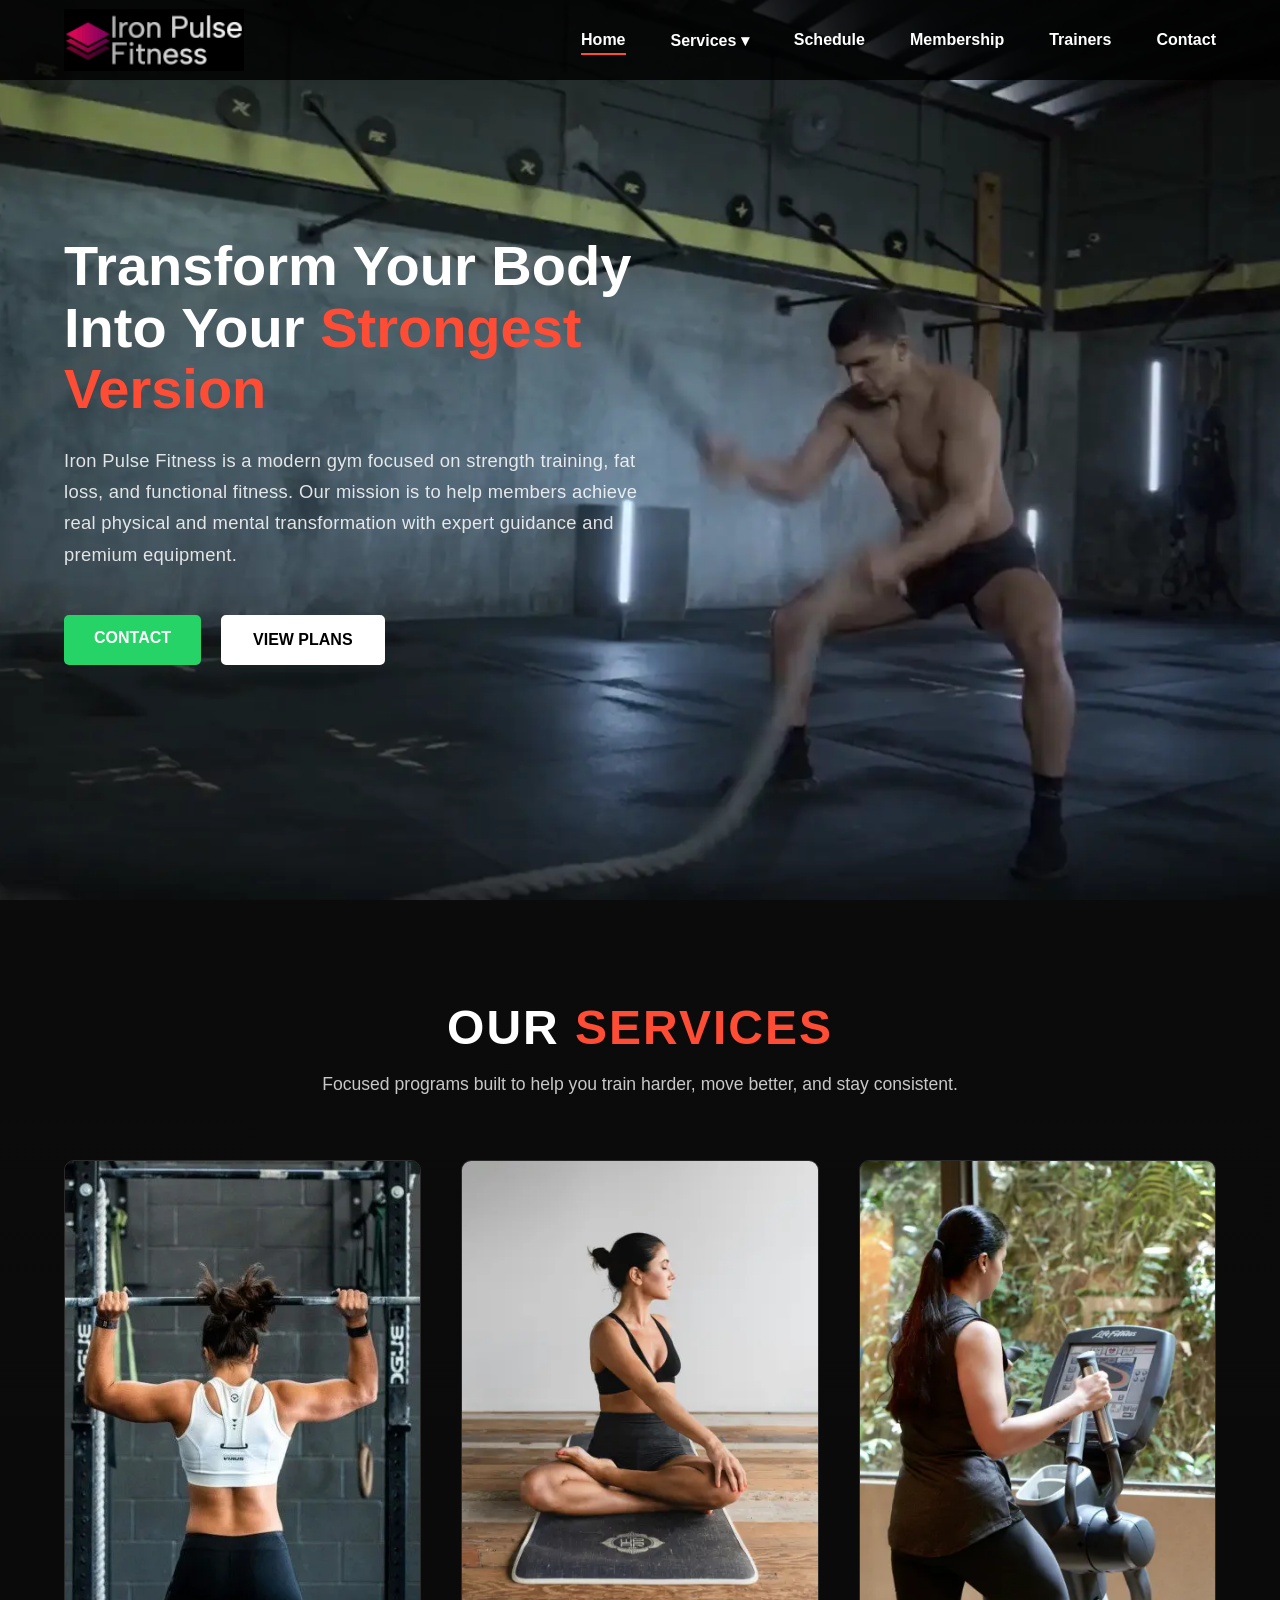
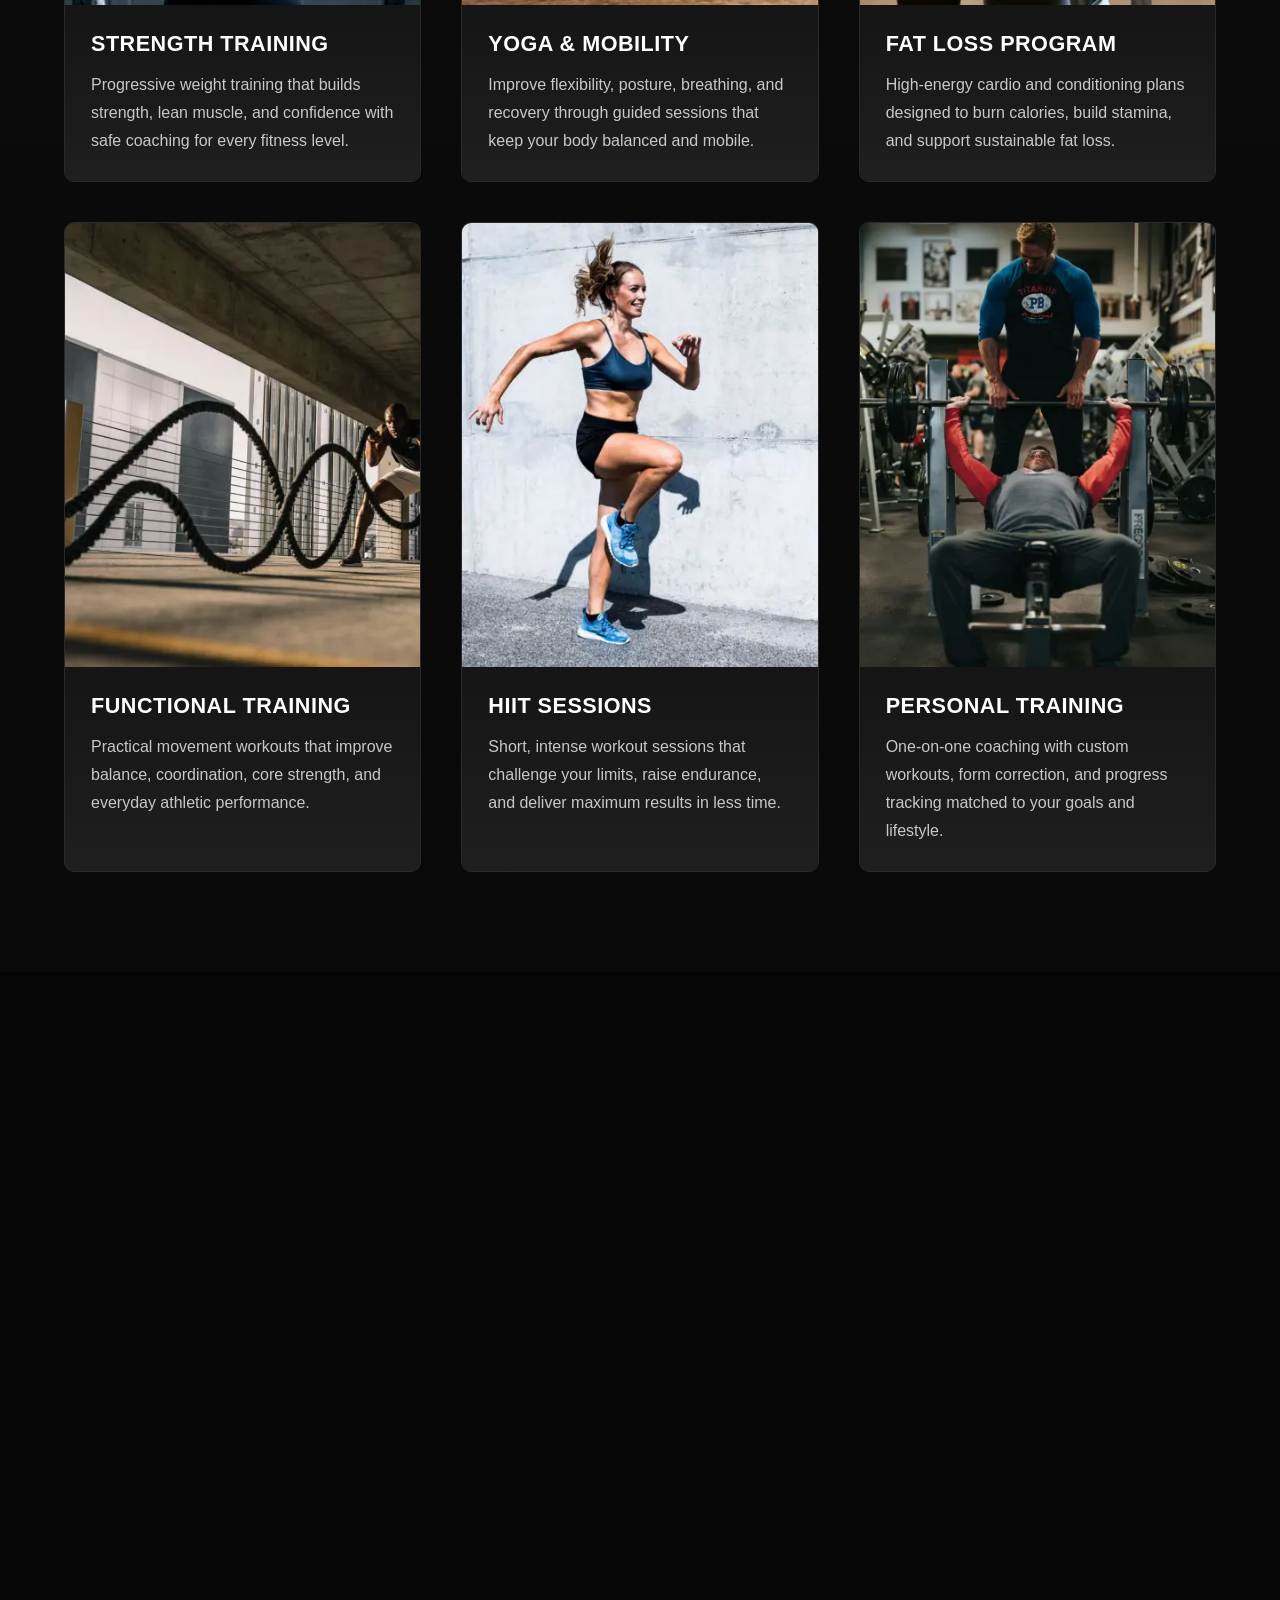
==== index.html @ c79ba2c9 "updated version of website 1" ====
<!DOCTYPE html>
<html lang="en">
<head>
    <meta charset="UTF-8">
    <meta name="viewport" content="width=device-width, initial-scale=1.0">
    <meta name="description" content="Iron Pulse Fitness - Pune's premier gym on FC Road. Specialized strength training, HIIT, yoga, and personal coaching to transform your body. Join today!">
<link rel="canonical" href="https://yourdomain.com/">
<meta name="robots" content="index, follow">

<meta property="og:type" content="website">
<!-- <meta property="og:url" content="https://yourdomain.com/"> -->
<meta property="og:title" content="Iron Pulse Fitness | Best Gym in Pune & FC Road">
<meta property="og:description" content="Transform your body at Iron Pulse Fitness. Expert trainers, premium equipment, and functional fitness in the heart of Pune.">
<meta property="og:image" content="https://yourdomain.com/assets/images/gym-hero-video-poster.webp">
<meta property="og:image:alt" content="Iron Pulse Fitness training floor and strength workout preview">

<meta name="twitter:card" content="summary_large_image">
<meta name="twitter:title" content="Iron Pulse Fitness | Strength & Transformation">
<meta name="twitter:description" content="Join Iron Pulse Fitness Pune. Strength training, Fat loss, and Yoga. View our membership plans.">
<meta name="twitter:image" content="https://yourdomain.com/assets/images/gym-hero-video-poster.webp">

<link rel="preconnect" href="https://cdnjs.cloudflare.com" crossorigin>
<link rel="dns-prefetch" href="https://cdnjs.cloudflare.com">
<link rel="preload" as="image" href="assets/images/logo/iron-pulse-fitness-logo.png" fetchpriority="high">
<link rel="preload" as="image" href="assets/images/gym-hero-video-poster.webp" fetchpriority="high">
<link rel="icon" type="image/png" href="assets/images/logo/iron-pulse-fitness-logo.png">
    <title>Iron Pulse Fitness</title>
    <link rel="stylesheet" href="assets/css/style.css">
    <link rel="stylesheet" href="https://cdnjs.cloudflare.com/ajax/libs/font-awesome/6.4.2/css/all.min.css">
</head>
<body>

    <nav class="navbar">
    <a href="#home" class="logo" aria-label="Iron Pulse Fitness home">
        <!-- logo path -->
        <img src="assets/images/logo/iron-pulse-fitness-logo.png" alt="Iron Pulse Logo" width="180" height="62" loading="eager" decoding="async" fetchpriority="high">
    </a>
    
    <!-- Mobile menu button: shown only on small screens through CSS. -->
    <button class="mobile-toggle" aria-label="Open Menu">&#9776;</button>

    <ul class="nav-links">
        <li><a href="#home" class="active">Home</a></li>
        <li class="dropdown">
            <a href="#services">Services &#9662;</a>
            <ul class="dropdown-content">
                <li><a href="#gallery">Gallery</a></li>
                <li><a href="#reviews">Reviews</a></li>
            </ul>
        </li>
        <li><a href="#schedule">Schedule</a></li>
        <li><a href="#membership">Membership</a></li>
        <li><a href="#trainers">Trainers</a></li>
        <li><a href="#contact">Contact</a></li>
    </ul>
</nav>

    <header class="hero" id="home">
        <!-- Video Layer -->
        <video autoplay muted loop playsinline preload="metadata" class="hero-video" poster="assets/images/gym-hero-video-poster.webp" aria-label="Iron Pulse Fitness training video">
            <source data-src="assets/videos/hero-video-gym-mobile.mp4" type="video/mp4" media="(max-width: 768px)">
            <source data-src="assets/videos/hero-video-gym-desktop.mp4" type="video/mp4">
        </video>

        <!-- Content Layer -->
        <div class="hero-content">
            <h1>Transform Your Body Into Your <span class="highlight">Strongest Version</span></h1>
            <p>Iron Pulse Fitness is a modern gym focused on strength training, fat loss, and functional fitness.
              Our mission is to help members achieve real physical and mental transformation with expert guidance and premium equipment.
            </p>
            <div class="hero-btns">
               <a href="https://wa.me/919876543210" class="btn whatsapp">Contact</a>
                <a href="#membership" class="btn plans">View Plans</a>
            </div>
        </div>
    </header>


    <!-- =============================================
     SERVICES SECTION
     Each card includes an image, heading, and short benefit-focused description.
     The responsive grid behavior is controlled in assets/css/style.css.
     ============================================= -->
<section class="services" id="services">
    <div class="section-title">
        <h2>Our <span class="highlight">Services</span></h2>
        <p>Focused programs built to help you train harder, move better, and stay consistent.</p>
    </div>

    <!-- Service cards: keep descriptions short so all cards stay visually balanced. -->
    <div class="services-grid">
        <!-- Card 1: Strength -->
        <div class="service-card">
            <div class="card-img">
                <img src="assets/images/services/weighting-service.webp" alt="Strength Training" width="800" height="1000" loading="lazy" decoding="async">
            </div>
            <div class="card-content">
                <h3>Strength Training</h3>
                <p>Progressive weight training that builds strength, lean muscle, and confidence with safe coaching for every fitness level.</p>
            </div>
        </div>

        <!-- Card 2: Yoga -->
        <div class="service-card">
            <div class="card-img">
                <img src="assets/images/services/yoga-service.webp" alt="Yoga & Mobility" width="800" height="1000" loading="lazy" decoding="async">
            </div>
            <div class="card-content">
                <h3>Yoga & Mobility</h3>
                <p>Improve flexibility, posture, breathing, and recovery through guided sessions that keep your body balanced and mobile.</p>
            </div>
        </div>

        <!-- Card 3: Cardio -->
        <div class="service-card">
            <div class="card-img">
                <img src="assets/images/services/cardio-service.webp" alt="Fat Loss" width="800" height="1000" loading="lazy" decoding="async">
            </div>
            <div class="card-content">
                <h3>Fat Loss Program</h3>
                <p>High-energy cardio and conditioning plans designed to burn calories, build stamina, and support sustainable fat loss.</p>
            </div>
        </div>

        <!-- Card 4: Functional -->
        <div class="service-card">
            <div class="card-img">
                <img src="assets/images/services/functional-training-service.webp" alt="Functional Training" width="800" height="1000" loading="lazy" decoding="async">
            </div>
            <div class="card-content">
                <h3>Functional Training</h3>
                <p>Practical movement workouts that improve balance, coordination, core strength, and everyday athletic performance.</p>
            </div>
        </div>

        <!-- Card 5: HIIT -->
        <div class="service-card">
            <div class="card-img">
                <img src="assets/images/services/hiit-service.webp" alt="HIIT Sessions" width="800" height="1000" loading="lazy" decoding="async">
            </div>
            <div class="card-content">
                <h3>HIIT Sessions</h3>
                <p>Short, intense workout sessions that challenge your limits, raise endurance, and deliver maximum results in less time.</p>
            </div>
        </div>

        <!-- Card 6: Personal Training -->
        <div class="service-card">
            <div class="card-img">
                <img src="assets/images/services/training-service.webp" alt="Personal Training" width="800" height="1000" loading="lazy" decoding="async">
            </div>
            <div class="card-content">
                <h3>Personal Training</h3>
                <p>One-on-one coaching with custom workouts, form correction, and progress tracking matched to your goals and lifestyle.</p>
            </div>
        </div>
    </div>
</section>


<!-- =============================================
     SCHEDULE SECTION
     - Displays general timings and specific batches
     ============================================= -->
<section class="schedule" id="schedule">
    <div class="section-title">
        <h2>Gym <span class="highlight">Schedule</span></h2>
        <p>Find the perfect time to crush your goals.</p>
    </div>

    <div class="schedule-container">
        <!-- Main Gym Hours -->
        <div class="main-timings">
            <div class="timing-box">
                <i class="fas fa-sun"></i>
                <h3>Morning Batch</h3>
                <p>5:00 AM – 11:00 AM</p>
            </div>
            <div class="timing-box">
                <i class="fas fa-moon"></i>
                <h3>Evening Batch</h3>
                <p>4:00 PM – 11:00 PM</p>
            </div>
        </div>

        <!-- Specific Batches Table -->
        <div class="batch-grid">
            <div class="batch-card">
                <div class="batch-header">Men's Training</div>
                <p>Open during all standard hours</p>
            </div>
            <div class="batch-card highlight-card">
                <div class="batch-header">Women’s Batch</div>
                <p>10:00 AM – 1:00 PM</p>
            </div>
            <div class="batch-card">
                <div class="batch-header">Personal Training</div>
                <p>Flexible Timing (By Appointment)</p>
            </div>
        </div>
    </div>
</section>


<!-- =============================================
     MEMBERSHIP SECTION
     Join buttons use the same WhatsApp number as the hero Contact button.
     Features are simple list items for clear one-by-one reading.
     ============================================= -->
<section class="membership" id="membership">
    <div class="section-title">
        <h2>Choose Your <span class="highlight">Plan</span></h2>
        <p>Flexible pricing designed to fit your fitness journey.</p>
    </div>

    <div class="membership-grid">
        <!-- 1 Month -->
        <div class="plan-card">
            <div class="plan-header">
                <h3>Monthly Plan</h3>
                <div class="price">₹1,500<span>/mo</span></div>
            </div>
            <ul class="plan-features">
                <li>Full gym access</li>
                <li>Cardio + weight access</li>
                <li>Basic trainer support</li>
                <li>Locker facility</li>
            </ul>
            <a href="https://wa.me/919876543210" class="join-btn">Join Now</a>
        </div>

        <!-- 3 Month -->
        <div class="plan-card">
            <div class="plan-header">
                <h3>3-Month Plan</h3>
                <div class="price">₹4,000</div>
            </div>
            <ul class="plan-features">
                <li>1 free diet consultation</li>
                <li>Workout routine guidance</li>
                <li>Group class access</li>
                <li>Progress tracking</li>
            </ul>
            <a href="https://wa.me/919876543210" class="join-btn">Join Now</a>
        </div>

        <!-- 6 Month -->
        <div class="plan-card">
            <div class="plan-header">
                <h3>6-Month Plan</h3>
                <div class="price">₹7,500</div>
            </div>
            <ul class="plan-features">
                <li>Advanced trainer support</li>
                <li>2 diet consultations</li>
                <li>10% off personal training</li>
                <li>Free gym bottle</li>
                <li>Membership freeze (7 days)</li>
            </ul>
            <a href="https://wa.me/919876543210" class="join-btn">Join Now</a>
        </div>

        <!-- 12 Month / Best Value -->
        <div class="plan-card best-value">
            <div class="badge">Most Popular</div>
            <div class="plan-header">
                <h3>Annual Plan</h3>
                <div class="price">&#8377;12,000<span>/year</span></div>
            </div>
            <ul class="plan-features">
                <li>Personalized workout plans</li>
                <li>Monthly diet consultations</li>
                <li>Unlimited group classes</li>
                <li>20% off personal training</li>
                <li>Free T-shirt + Bottle</li>
                <li>Freeze up to 30 days</li>
            </ul>
            <a href="https://wa.me/919876543210" class="join-btn highlight-btn">Join Now</a>
        </div>
    </div>
</section>

<!-- =============================================
     TRAINERS SECTION
     ============================================= -->
<section class="trainers" id="trainers">
    <div class="section-title">
        <h2>Meet Our <span class="highlight">Expert Trainers</span></h2>
        <p>Certified professionals dedicated to your transformation.</p>
    </div>

    <div class="trainers-grid">
        <!-- Trainer 1 -->
        <div class="trainer-card">
            <div class="trainer-img">
                <img src="assets/images/trainers/male-trainer-1.webp" alt="Fitness Trainer Vikram Singh" width="1000" height="1100" loading="lazy" decoding="async">
            </div>
            <div class="trainer-info">
                <h3>Vikram Singh</h3>
                <p class="specialty">Senior Strength Coach</p>
                <p class="description">5+ years of experience helping clients achieve peak flexibility and mental clarity.</p>
                <div class="trainer-socials">
                    <a href="https://www.instagram.com/ironpulsefitness/" target="_blank" rel="noopener" aria-label="Visit Iron Pulse Fitness on Instagram"><i class="fa-brands fa-instagram"></i></a>
                    <a href="https://wa.me/919876543210" target="_blank" rel="noopener" aria-label="Contact Iron Pulse Fitness on WhatsApp"><i class="fa-brands fa-whatsapp"></i></a>
                </div>
            </div>
        </div>
  <!-- Trainer 2 -->
        <div class="trainer-card">
            <div class="trainer-img">
                <img src="assets/images/trainers/female-trainer.webp" alt="Fitness Trainer Anjali Sharma" width="1000" height="1100" loading="lazy" decoding="async">
            </div>
            <div class="trainer-info">
                <h3>Anjali Sharma</h3>
                <p class="specialty">Yoga & Mobility Expert</p>
                <p class="description">Specializing in heavy lifting and high-intensity bodybuilding for maximum gains.</p>
                <div class="trainer-socials">
                    <a href="https://www.instagram.com/ironpulsefitness/" target="_blank" rel="noopener" aria-label="Visit Iron Pulse Fitness on Instagram"><i class="fa-brands fa-instagram"></i></a>
                    <a href="https://wa.me/919876543210" target="_blank" rel="noopener" aria-label="Contact Iron Pulse Fitness on WhatsApp"><i class="fa-brands fa-whatsapp"></i></a>
                </div>
            </div>
        </div>
        <!-- Trainer 3 -->
        <div class="trainer-card">
            <div class="trainer-img">
                <img src="assets/images/trainers/male-trainer-2.webp" alt="Fitness Trainer Karan Verma" width="1000" height="1100" loading="lazy" decoding="async">
            </div>
            <div class="trainer-info">
                <h3>Karan Verma</h3>
                <p class="specialty">HIIT Specialist</p>
                <p class="description">Focuses on functional fitness and fat loss for busy professionals and athletes.</p>
                <div class="trainer-socials">
                    <a href="https://www.instagram.com/ironpulsefitness/" target="_blank" rel="noopener" aria-label="Visit Iron Pulse Fitness on Instagram"><i class="fa-brands fa-instagram"></i></a>
                    <a href="https://wa.me/919876543210" target="_blank" rel="noopener" aria-label="Contact Iron Pulse Fitness on WhatsApp"><i class="fa-brands fa-whatsapp"></i></a>
                </div>
            </div>
        </div>
    </div>
</section>


<!-- =============================================
     GALLERY SECTION (Carousel)
     ============================================= -->
<section class="gallery" id="gallery">
    <div class="section-title">
        <h2>Our <span class="highlight">Gym Gallery</span></h2>
        <p>A glimpse into the environment where champions are made.</p>
    </div>

    <div class="gallery-slider">
        <!-- Navigation Buttons -->
        <button class="nav-btn prev" onclick="moveSlide(-1)">&#10094;</button>
        <button class="nav-btn next" onclick="moveSlide(1)">&#10095;</button>

        <div class="slider-container">
            <!-- Image 1 -->
            <div class="slide fade">
                <img src="assets/images/gallary/gym-gallary-1.webp" alt="Gym Interior" width="1000" height="500" loading="lazy" decoding="async">
            </div>
            <!-- Image 2 -->
            <div class="slide fade">
                <img src="assets/images/gallary/gym-gallary-2.webp" alt="Weights Area" width="1000" height="500" loading="lazy" decoding="async">
            </div>
            <!-- Image 3 -->
            <div class="slide fade">
                <img src="assets/images/gallary/gym-gallary-3.webp" alt="Cardio Zone" width="1000" height="500" loading="lazy" decoding="async">
            </div>
            <!-- Image 4 -->
            <div class="slide fade">
                <img src="assets/images/gallary/gym-gallary-4.webp" alt="Training Session" width="1000" height="500" loading="lazy" decoding="async">
            </div>
        </div>
    </div>
</section>

<!-- =============================================
     SECTION 6: TESTIMONIALS (Initials Version)
     ============================================= -->
<section class="testimonials" id="reviews">
    <div class="section-title">
        <h2>Member <span class="highlight">Success Stories</span></h2>
        <p>Real results from our dedicated community members.</p>
    </div>

    <div class="testimonial-grid">
        <!-- Review 1 -->
        <div class="testimonial-card">
            <div class="stars">
                <i class="fa-solid fa-star"></i>
                <i class="fa-solid fa-star"></i>
                <i class="fa-solid fa-star"></i>
                <i class="fa-solid fa-star"></i>
                <i class="fa-solid fa-star"></i>
            </div>
            <p class="review-text">"The transformation I've seen in just 3 months is incredible. The trainers here actually care about your form and progress. Best decision I've made for my health!"</p>
            <div class="client-info">
                <!-- Initials instead of Image -->
                <div class="initials-circle">RV</div>
                <div class="client-detail">
                    <h4>Rahul Verma</h4>
                    <span>Member for 6 Months</span>
                </div>
            </div>
        </div>

        <!-- Review 2 -->
        <div class="testimonial-card">
            <div class="stars">
                <i class="fa-solid fa-star"></i>
                <i class="fa-solid fa-star"></i>
                <i class="fa-solid fa-star"></i>
                <i class="fa-solid fa-star"></i>
                <i class="fa-solid fa-star"></i>
            </div>
            <p class="review-text">"As a beginner, I was nervous, but the atmosphere here is so welcoming. The equipment is top-notch and the facilities are always clean. Highly recommend the 3-month plan!"</p>
            <div class="client-info">
                <div class="initials-circle">PD</div>
                <div class="client-detail">
                    <h4>Priya Das</h4>
                    <span>Member for 1 Year</span>
                </div>
            </div>
        </div>

        <!-- Review 3 -->
        <div class="testimonial-card">
            <div class="stars">
                <i class="fa-solid fa-star"></i>
                <i class="fa-solid fa-star"></i>
                <i class="fa-solid fa-star"></i>
                <i class="fa-solid fa-star"></i>
                <i class="fa-solid fa-star"></i>
            </div>
            <p class="review-text">"The HIIT sessions are intense and effective. I've lost 10kg and feel stronger than ever. The community vibe here keeps me motivated every single day."</p>
            <div class="client-info">
                <div class="initials-circle">SK</div>
                <div class="client-detail">
                    <h4>Sneha Kapoor</h4>
                    <span>Member for 3 Months</span>
                </div>
            </div>
        </div>
    </div>
</section>

<section class="contact-section" id="contact">
    <div class="contact-container">
        <!-- Left Side: Information -->
        <div class="contact-info">
            <h2 class="business-name">Iron Pulse <span class="highlight">Fitness</span></h2>
            <p class="tagline">Build Strength. Build Discipline.</p>

            <div class="info-list">
                <div class="info-item">
                    <i class="fa-solid fa-location-dot"></i>
                    <p>2nd Floor, Sai Complex, FC Road, Pune, Maharashtra, India</p>
                </div>

                <div class="info-item">
                    <i class="fa-solid fa-phone"></i>
                    <a href="tel:+919876543210">+91 98765 43210</a>
                </div>

                <div class="info-item">
                    <i class="fa-brands fa-whatsapp"></i>
                    <a href="https://wa.me/919876543210" target="_blank">+91 98765 43210 (WhatsApp)</a>
                </div>

                <div class="info-item">
                    <i class="fa-solid fa-envelope"></i>
                    <a href="mailto:ironpulsefitness@gmail.com">ironpulsefitness@gmail.com</a>
                </div>

                <div class="info-item">
                    <i class="fa-solid fa-clock"></i>
                    <div class="hours">
                        <p>Mon–Sat: 5:00 AM – 11:00 PM</p>
                        <p>Sun: 7:00 AM – 2:00 PM</p>
                    </div>
                </div>
            </div>

            <div class="contact-socials">
                <a href="https://instagram.com/ironpulsefitness" target="_blank"><i class="fa-brands fa-instagram"></i></a>
                <a href="#" target="_blank"><i class="fa-brands fa-facebook"></i></a>
            </div>
        </div>

        <!-- Right Side: Google Map with Interaction Fix -->
        <div class="contact-map">
            <iframe 
                src="https://www.google.com/maps/embed?pb=!1m18!1m12!1m3!1d48800176.625528!2d-123.66870830000002!3d41.709158500000015!2m3!1f0!2f0!3f0!3m2!1i1024!2i768!4f13.1!3m3!1m2!1s0x880e39ade05d8a67%3A0xfb33846ef3ed9f10!2sUSA%20Gym%20INC!5e0!3m2!1sen!2sin!4v1778748232789!5m2!1sen!2sin" 
                style="border:0;" 
                allowfullscreen="" 
                loading="lazy" 
                referrerpolicy="no-referrer-when-downgrade">
            </iframe>
        </div>
    </div>
</section>

<!-- =============================================
     FOOTER SECTION
     ============================================= -->
<footer class="main-footer">
    <div class="footer-container">
        <!-- Column 1: Brand & Contact -->
        <div class="footer-col">
            <a href="#home" class="footer-logo-link" aria-label="Iron Pulse Fitness home">
                <img src="assets/images/logo/iron-pulse-fitness-logo.png" alt="Iron Pulse Fitness Logo" class="footer-logo-img" width="180" height="62" loading="lazy" decoding="async">
            </a>
            <p class="footer-tagline">Build Strength. Build Discipline.</p>
            <div class="footer-contact-info">
                <p><i class="fa-solid fa-location-dot"></i> FC Road, Pune, MH</p>
                <p><i class="fa-solid fa-phone"></i> +91 98765 43210</p>
            </div>
        </div>

        <!-- Column 2: Main Navigation -->
        <div class="footer-col">
            <h3>Quick Links</h3>
            <ul>
                <li><a href="#home">Home</a></li>
                <li><a href="#services">Services</a></li>
                <li><a href="#schedule">Schedule</a></li>
                <li><a href="#membership">Membership</a></li>
                <li><a href="#trainers">Trainers</a></li>
                <li><a href="#gallery">Gallery</a></li>
                <li><a href="#reviews">Reviews</a></li>
                <li><a href="#contact">Contact</a></li>
            </ul>
        </div>

        <!-- Column 3: Legal -->
        <div class="footer-col">
            <h3>Legal</h3>
            <ul>
                <li><a href="legal.html#privacy">Privacy Policy</a></li>
                <li><a href="legal.html#terms">Terms of Service</a></li>
                <li><a href="legal.html#cookies">Cookie Policy</a></li>
            </ul>
        </div>

        <!-- Column 4: Socials & Back to Top -->
        <div class="footer-col">
            <h3>Follow Us</h3>
            <div class="footer-socials">
                <a href="https://instagram.com/ironpulsefitness" target="_blank"><i class="fa-brands fa-instagram"></i></a>
                <a href="#"><i class="fa-brands fa-facebook"></i></a>
                <a href="#"><i class="fa-brands fa-x-twitter"></i></a>
            </div>
            <a href="#home" class="back-to-top">
                <i class="fa-solid fa-arrow-up"></i> Top
            </a>
        </div>
    </div>

    <!-- Bottom Copyright Bar -->
    <div class="footer-bottom">
        <p>&copy; 2026 Iron Pulse Fitness. All Rights Reserved.</p>
        <p>Made by <a href="https://freelance.crexa" target="_blank">freelance.crexa</a></p>
    </div>
</footer>

    <script src="assets/js/script.js"></script>
</body>
</html>
---- assets/css/style.css ----
/* --- 1. Reset, Theme Colors & Global Styles --- */
:root {
    /* Main site palette: edit these values to change the full color mood quickly. */
    --color-bg: #090909;
    --color-surface: #151515;
    --color-surface-light: #1f1f1f;
    --color-text: #ffffff;
    --color-muted: #c8c8c8;
    --color-accent: #ff4d35;
    --color-accent-soft: rgba(255, 77, 53, 0.18);
}

* { 
    margin: 0; 
    padding: 0; 
    box-sizing: border-box; 
    font-family: 'Segoe UI', Tahoma, Geneva, Verdana, sans-serif; 
}

html { 
    scroll-behavior: smooth; 
}

body {
    background: var(--color-bg);
    color: var(--color-text);
}

img,
video {
    max-width: 100%;
}

.services,
.schedule,
.membership,
.trainers,
.gallery,
.testimonials,
.contact-section,
.main-footer,
.legal-main {
    content-visibility: auto;
    contain-intrinsic-size: 1px 900px;
}

.text-flow {
    opacity: 0;
    transform: translateY(18px);
}

.text-flow.is-visible {
    animation: textFlowIn 0.75s ease forwards;
    animation-delay: var(--flow-delay, 0ms);
}

@keyframes textFlowIn {
    to {
        opacity: 1;
        transform: translateY(0);
    }
}

@media (prefers-reduced-motion: reduce) {
    html {
        scroll-behavior: auto;
    }

    .text-flow {
        opacity: 1;
        transform: none;
    }

    .text-flow.is-visible {
        animation: none;
    }
}

/* --- 2. Navigation Bar --- */
.navbar {
    position: fixed;
    top: 0; 
    width: 100%; 
    height: 80px;
    display: flex; 
    justify-content: space-between; 
    align-items: center;
    padding: 0 5%; 
    background: rgba(0,0,0,0.9); 
    z-index: 1000;
}

.logo {
    width: 180px;
    height: 62px;
    display: flex;
    align-items: center;
    overflow: hidden;
    text-decoration: none;
}

.logo img {
    width: 100%;
    height: 100%;
    display: block;
    object-fit: cover;
    object-position: center;
}

/* Desktop Links */
.nav-links {
    display: flex;
    gap: 45px; /* Increased space for a cleaner desktop look */
    list-style: none;
    align-items: center;
}

.nav-links a { 
    color: white; 
    text-decoration: none; 
    font-weight: 600; 
    transition: color 0.3s;
}

.nav-links a:hover {
    color: var(--color-accent);
}

.nav-links a.active {
    border-bottom: 2px solid var(--color-accent);
    padding-bottom: 5px;
}

/* --- 3. Dropdown Logic --- */
.dropdown { 
    position: relative; 
}

.dropdown-content { 
    display: none; 
    position: absolute; 
    background: #1a1a1a; 
    padding: 15px; 
    min-width: 160px; 
    border-radius: 4px;
    top: 100%;
    /* Use flexbox here to create space between Gallery and Review */
    flex-direction: column;
    gap: 15px; 
}

/* Show dropdown as flex on hover to apply the gap */
.dropdown:hover .dropdown-content { 
    display: flex; 
}

/* --- 4. Hero Section & Background Video --- */
.hero {
    position: relative; 
    height: 100vh; 
    width: 100%;
    display: flex; 
    align-items: center; 
    overflow: hidden;
}

.hero-video {
    position: absolute;
    inset: 0;
    top: 0;
    left: 0;
    width: 100%;
    height: 100%;
    object-fit: cover;
    /* Focuses on the right-side action with a 20% crop buffer */
    object-position: 80% 50%; 
    z-index: -1;
}

.hero-content {
    max-width: 600px; 
    margin-left: 5%; 
    color: white;
    text-align: left;
    z-index: 1;
}

.hero-content h1 {
    font-size: 3.5rem;
    line-height: 1.1;
    margin-bottom: 25px;
}

.highlight { 
    color: var(--color-accent); 
}

/* Modernized Subheading */
.hero-content p {
    font-size: 1.15rem;
    line-height: 1.7; /* Breathing room between lines */
    letter-spacing: 0.3px;
    color: rgba(255, 255, 255, 0.85); 
    margin-bottom: 45px; /* Pushes buttons down further */
    font-weight: 300;
}

/* --- 5. Buttons & CTAs --- */
.hero-btns {
    display: flex;
    gap: 20px;
}

.btn {
    display: inline-block;
    padding: 14px 30px;
    text-decoration: none;
    border-radius: 5px;
    transition: all 0.3s ease;
    font-size: 16px;
    font-weight: 600;
    text-transform: uppercase;
}

.btn:hover {
    filter: brightness(1.2);
    transform: translateY(-4px);
    box-shadow: 0 5px 15px rgba(0,0,0,0.3);
}

.whatsapp {
    background: #25D366;
    color: white;
}

.plans {
    background: white;
    color: black;
    border: 2px solid white;
}

/* --- 6. Mobile Responsiveness --- */

/* Hamburger starts HIDDEN on desktop */
.mobile-toggle {
    display: none; 
    background: none;
    border: none;
    color: white;
    font-size: 32px;
    cursor: pointer;
}

@media (max-width: 768px) {
    .logo {
        width: 148px;
        height: 52px;
    }

    .mobile-toggle {
        display: block; /* ONLY shows on mobile */
    }

    .nav-links {
        display: none; /* Hidden until toggled */
        flex-direction: column;
        position: absolute;
        top: 80px; 
        left: 0; 
        width: 100%;
        background: rgba(0,0,0,0.95);
        padding: 30px;
        gap: 25px;
    }

    .nav-links.active { 
        display: flex; 
    }

    .hero-content h1 {
        font-size: 2.5rem;
    }
}
/* --- 7. Services Section Wrapper --- */
.services {
    padding: 100px 5%;
    background:
        linear-gradient(180deg, #0b0b0b 0%, var(--color-bg) 100%);
    color: var(--color-text);
    display: flex;
    flex-direction: column;
    align-items: center; 
}

.section-title {
    text-align: center;
    margin-bottom: 60px;
    max-width: 800px;
}

.section-title h2 {
    font-size: 3rem;
    text-transform: uppercase;
    letter-spacing: 2px;
    margin-bottom: 15px;
}

.section-title p {
    color: var(--color-muted);
    font-size: 1.1rem;
    line-height: 1.7;
}

/* --- Services Grid ---
   Desktop uses 3 columns. Tablet and mobile column changes are below. */
.services-grid {
    display: grid;
    gap: 40px;
    max-width: 1200px;   /* Prevents cards from getting too wide on large screens. */
    width: 100%;
    grid-template-columns: repeat(3, 1fr);
}

/* --- Service Card Design --- */
.service-card {
    background: var(--color-surface);
    border-radius: 10px;
    overflow: hidden;
    border: 1px solid #2a2a2a;
    transition: transform 0.35s ease, border-color 0.35s ease, box-shadow 0.35s ease;
    display: flex;
    flex-direction: column;
}

/* --- Service Image Handling ---
   aspect-ratio keeps every service image the same shape. */
.card-img {
    width: 100%;
    aspect-ratio: 4 / 5;
    overflow: hidden;
    background: #000;
    position: relative;
}

.card-img img {
    width: 100%;
    height: 100%;
    object-fit: cover;
    transition: transform 0.5s ease;
}

/* --- Service Hover Effects --- */
.service-card:hover {
    transform: translateY(-10px);
    border-color: var(--color-accent);
    box-shadow: 0 18px 35px var(--color-accent-soft);
}

.service-card:hover .card-img img {
    transform: scale(1.08);           /* Subtle zoom effect */
}

/* --- Service Text Content ---
   Paragraph color and line-height are kept readable on the dark cards. */
.card-content {
    padding: 26px;
    background: linear-gradient(180deg, var(--color-surface) 0%, var(--color-surface-light) 100%);
    flex-grow: 1;
}

.card-content h3 {
    font-size: 1.35rem;
    margin-bottom: 14px;
    color: var(--color-text);
    text-transform: uppercase;
    letter-spacing: 0.5px;
}

.card-content p {
    color: var(--color-muted);
    font-size: 1rem;
    line-height: 1.75;
}

/* --- RESPONSIVE BREAKPOINTS --- */

/* Tablet: 2 Columns */
@media (max-width: 1024px) {
    .services-grid {
        grid-template-columns: repeat(2, 1fr);
        gap: 30px;
    }
}

/* Mobile: 1 Column */
@media (max-width: 650px) {
    .services-grid {
        grid-template-columns: 1fr;
    }
    .section-title h2 {
        font-size: 2.2rem;
    }
}
/* =============================================
   SECTION 4: SCHEDULE SECTION
   - Features: High-contrast text, specialized highlight, and mobile stack
   ============================================= */

.schedule {
    padding: 100px 5%;
    background-color: #050505; /* Deep black for depth */
    color: white;
    display: flex;
    flex-direction: column;
    align-items: center;
}

.schedule-container {
    max-width: 1100px;
    width: 100%;
}

/* --- MAIN GYM HOURS (Morning/Evening) --- */
.main-timings {
    display: flex;
    justify-content: center;
    gap: 30px;
    margin-bottom: 50px;
}

.timing-box {
    background: #111;
    padding: 35px;
    border-radius: 15px;
    text-align: center;
    border: 1px solid #222;
    flex: 1;
    transition: transform 0.3s ease;
}

.timing-box h3 {
    color: #ff3e3e; /* Accent Red */
    margin-bottom: 12px;
    text-transform: uppercase;
    font-weight: 800; /* Maximum visibility */
    letter-spacing: 1.5px;
}

.timing-box p {
    font-size: 2rem; /* Large, clear font for timings */
    font-weight: 700;
    color: #ffffff; /* High contrast white */
}

/* --- BATCH GRID (Men/Women/Personal) --- */
.batch-grid {
    display: grid;
    grid-template-columns: repeat(3, 1fr);
    gap: 25px;
}

.batch-card {
    background: #111111;
    padding: 30px;
    border-radius: 12px;
    text-align: center;
    border: 1px solid #222;
    border-left: 4px solid #333; /* Standard border */
    transition: all 0.3s ease;
}

.batch-header {
    font-weight: 700;
    font-size: 1.4rem;
    margin-bottom: 8px;
    color: #ffffff;
}

.batch-card p {
    color: #cccccc; /* Improved readability for subtext */
    font-size: 1rem;
    font-weight: 500;
}

/* --- ENHANCED WOMEN'S BATCH HIGHLIGHT --- */
.highlight-card {
    border-left: 5px solid #ff3e3e !important;
    /* Brighter, glowing background specifically for the women's card */
    background: rgba(255, 62, 62, 0.12) !important;
    box-shadow: inset 0 0 20px rgba(255, 62, 62, 0.05);
    border: 1px solid rgba(255, 62, 62, 0.3);
}

.highlight-card .batch-header {
    color: #ff3e3e; /* Highlights the text itself */
}

.highlight-card p {
    color: #ffffff; /* Ensures the time is perfectly visible */
    font-weight: 600;
}

/* --- HOVER INTERACTION --- */
.batch-card:hover {
    background: rgba(255, 255, 255, 0.08);
    transform: translateY(-5px); /* Gentle lift effect */
    border-color: #444;
}

.highlight-card:hover {
    background: rgba(255, 62, 62, 0.18) !important;
    border-color: #ff3e3e;
}

/* --- RESPONSIVE DESIGN --- */
@media (max-width: 900px) {
    .batch-grid {
        grid-template-columns: 1fr; /* Stacks cards for mobile readability */
        gap: 20px;
    }

    .main-timings {
        flex-direction: column; /* Morning/Evening stack on small screens */
    }

    .timing-box p {
        font-size: 1.6rem;
    }
}



/* --- MEMBERSHIP SECTION --- */
.membership {
    padding: 100px 5%;
    background: var(--color-bg);
    color: var(--color-text);
}

.membership-grid {
    display: grid;
    grid-template-columns: repeat(4, 1fr); /* 4 Columns for Big Screens */
    gap: 25px;
    max-width: 1300px;
    margin: 0 auto;
}

.plan-card {
    background: var(--color-surface);
    padding: 40px 25px;
    border-radius: 15px;
    border: 1px solid rgba(255, 255, 255, 0.14);
    display: flex;
    flex-direction: column;
    position: relative;
    box-shadow: 0 10px 24px rgba(0, 0, 0, 0.22);
    transition: transform 0.3s ease, border-color 0.3s ease, box-shadow 0.3s ease;
}

.plan-card:hover {
    transform: translateY(-4px);
    border-color: rgba(255, 255, 255, 0.28);
    box-shadow: 0 14px 28px rgba(0, 0, 0, 0.28);
}

/* --- Highlight Logic ---
   Only the annual plan is larger. Other cards stay normal size. */
.plan-card.best-value {
    border: 2px solid #ff3e3e;
    transform: scale(1.04);
    z-index: 1;
    box-shadow: 0 16px 32px rgba(255, 62, 62, 0.12);
}

.plan-card.best-value:hover {
    transform: scale(1.04) translateY(-4px);
    border-color: #ff3e3e;
    box-shadow: 0 18px 34px rgba(255, 62, 62, 0.14);
}

.badge {
    position: absolute;
    top: -15px;
    left: 50%;
    transform: translateX(-50%);
    background: #ff3e3e;
    color: white;
    padding: 5px 15px;
    font-size: 0.8rem;
    font-weight: bold;
    border-radius: 20px;
    text-transform: uppercase;
}

/* --- TEXT & PRICES --- */
.plan-header {
    text-align: center;
    margin-bottom: 25px;
    border-bottom: 1px solid rgba(255, 255, 255, 0.12);
    padding-bottom: 20px;
}

.plan-header h3 {
    font-size: 1.4rem;
    margin-bottom: 10px;
}

.price {
    font-size: 2.2rem;
    font-weight: 800;
    color: #ff3e3e;
}

.price span {
    font-size: 1rem;
    color: var(--color-muted);
}

/* Feature list: each item is separated and uses CSS bullets instead of icon fonts. */
.plan-features {
    list-style: none;
    padding: 0;
    margin-bottom: 30px;
    flex-grow: 1; /* Pushes button to bottom */
}

.plan-features li {
    margin-bottom: 12px;
    padding-left: 26px;
    font-size: 0.98rem;
    color: var(--color-muted);
    display: flex;
    align-items: center;
    position: relative;
    line-height: 1.5;
}

.plan-features li::before {
    content: "";
    position: absolute;
    left: 0;
    width: 9px;
    height: 9px;
    border-radius: 50%;
    background: #ff3e3e;
    box-shadow: 0 0 0 3px rgba(255, 62, 62, 0.1);
}

/* --- JOIN BUTTON --- */
.join-btn {
    text-decoration: none;
    background: transparent;
    color: var(--color-text);
    text-align: center;
    padding: 14px 18px;
    border-radius: 8px;
    border: 1px solid rgba(255, 255, 255, 0.35); /* Soft border for a light CTA highlight. */
    font-weight: bold;
    letter-spacing: 0.5px;
    text-transform: uppercase;
    transition: background 0.3s ease, color 0.3s ease, transform 0.3s ease, box-shadow 0.3s ease;
}

.join-btn:hover {
    background: rgba(255, 62, 62, 0.12);
    border-color: #ff3e3e;
    color: #ffffff;
    transform: translateY(-2px);
    box-shadow: 0 8px 18px rgba(255, 62, 62, 0.1);
}

.highlight-btn {
    background: rgba(255, 62, 62, 0.12);
    border-color: #ff3e3e;
    color: #ffffff;
}

/* --- RESPONSIVE BREAKPOINTS --- */
@media (max-width: 1100px) {
    .membership-grid {
        grid-template-columns: repeat(2, 1fr); /* 2 for Medium screens */
    }
    .plan-card.best-value {
        transform: scale(1); /* Remove scale on smaller screens to avoid overlap */
    }
}

@media (max-width: 600px) {
    .membership-grid {
        grid-template-columns: 1fr; /* 1 for Mobile */
    }
}

/* --- TRAINERS SECTION STYLES --- */
.trainers {
    padding: 100px 5%;
    background-color: #050505; /* Matches your site background */
    color: white;
    display: flex;
    flex-direction: column;
    align-items: center;
}

.trainers-grid {
    display: grid;
    grid-template-columns: repeat(3, 1fr); /* Default 3 columns */
    gap: 30px;
    max-width: 1200px;
    width: 100%;
    margin-top: 50px;
}

.trainer-card {
    background: #0d0d0d;
    border-radius: 15px;
    overflow: hidden;
    text-align: center;
    transition: all 0.4s ease;
    /* SOFT BORDER HIGHLIGHT */
    border: 1px solid rgba(255, 255, 255, 0.08);
}

/* Image Logic - No Cropping */
.trainer-img {
    width: 100%;
    aspect-ratio: 1 / 1.1; /* Professional portrait ratio */
    overflow: hidden;
    background: #000;
}

.trainer-img img {
    width: 100%;
    height: 100%;
    object-fit: cover; /* Fills the space perfectly */
    transition: 0.5s ease;
}

/* Content & Typography */
.trainer-info {
    padding: 25px;
}

.trainer-info h3 {
    font-size: 1.5rem;
    margin-bottom: 5px;
    font-weight: 700;
}

.specialty {
    color: #ff3e3e;
    font-weight: 800;
    font-size: 0.85rem;
    text-transform: uppercase;
    letter-spacing: 1px;
    margin-bottom: 15px;
}

.description {
    color: #cccccc;
    font-size: 0.95rem;
    line-height: 1.6;
    margin-bottom: 20px;
}

/* Social Media Icons */
.trainer-socials {
    display: flex;
    justify-content: center;
    gap: 25px;
    padding-top: 15px;
    border-top: 1px solid rgba(255, 255, 255, 0.05);
}

.trainer-socials a {
    color: #ffffff;
    font-size: 1.5rem;
    transition: 0.3s ease;
}

.trainer-socials a:hover {
    color: #ff3e3e;
    transform: translateY(-3px);
}

/* Hover State for Card */
.trainer-card:hover {
    transform: translateY(-10px);
    border: 1px solid rgba(255, 62, 62, 0.4); /* Glows red on hover */
    box-shadow: 0 10px 40px rgba(0, 0, 0, 0.6);
}

.trainer-card:hover .trainer-img img {
    transform: scale(1.05);
}

/* --- RESPONSIVE LOGIC --- */
@media (max-width: 950px) {
    .trainers-grid {
        grid-template-columns: 1fr; /* Snaps to 1 column only */
        max-width: 400px; /* Prevents card from being too wide on mobile */
    }
}



/* --- GALLERY SECTION --- */
.gallery {
    padding: 80px 5%;
    background-color: #050505;
    text-align: center;
}

.gallery-slider {
    position: relative;
    max-width: 1000px;
    margin: 40px auto;
    overflow: hidden;
    border-radius: 15px;
    /* Soft border makes gallery photos stand out from the dark background. */
    border: 2px solid rgba(255, 62, 62, 0.32);
    box-shadow: 0 18px 40px rgba(255, 62, 62, 0.12);
}

.slider-container {
    width: 100%;
    height: 500px; /* Standard height for desktop */
    display: flex;
    align-items: center;
    background: #000;
}

.slide {
    display: none; /* Hidden by default, toggled by JS */
    width: 100%;
    height: 100%;
}

.slide img {
    width: 100%;
    height: 100%;
    object-fit: cover; /* Ensures image fills the area properly */
    border: 1px solid rgba(255, 255, 255, 0.12);
}

/* Navigation Buttons */
.nav-btn {
    position: absolute;
    top: 50%;
    transform: translateY(-50%);
    background: rgba(255, 62, 62, 0.7);
    color: white;
    border: none;
    padding: 15px 20px;
    cursor: pointer;
    font-size: 20px;
    z-index: 10;
    transition: 0.3s;
    border-radius: 5px;
}

.nav-btn:hover {
    background: #ff3e3e;
}

.prev { left: 10px; }
.next { right: 10px; }

/* Fading animation for smooth transition */
.fade {
    animation: fadeAnim 0.5s ease-in-out;
}

@keyframes fadeAnim {
    from { opacity: 0.4; }
    to { opacity: 1; }
}

/* --- RESPONSIVE --- */
@media (max-width: 768px) {
    .slider-container {
        height: 300px; /* Smaller height for mobile */
    }
    .nav-btn {
        padding: 10px 15px;
        font-size: 16px;
    }
}



/* --- TESTIMONIALS SECTION --- */
.testimonials {
    padding: 100px 5%;
    background-color: #0a0a0a;
    display: flex;
    flex-direction: column;
    align-items: center;
}

.testimonial-grid {
    display: grid;
    grid-template-columns: repeat(3, 1fr);
    gap: 30px;
    max-width: 1200px;
    width: 100%;
    margin-top: 50px;
}

.testimonial-card {
    background: #111;
    padding: 40px 30px;
    border-radius: 20px;
    border: 1px solid rgba(255, 255, 255, 0.05);
    transition: 0.3s ease;
}

.testimonial-card:hover {
    border-color: rgba(255, 62, 62, 0.3);
    transform: translateY(-5px);
}

.stars {
    color: #ff3e3e;
    font-size: 0.9rem;
    margin-bottom: 20px;
}

.review-text {
    color: #cccccc;
    font-size: 1rem;
    line-height: 1.7;
    font-style: italic;
    margin-bottom: 30px;
}

/* --- THE INITIALS CIRCLE --- */
.client-info {
    display: flex;
    align-items: center;
    gap: 15px;
}

.initials-circle {
    width: 50px;
    height: 50px;
    background-color: #26278d; /* Theme Red */
    color: white;
    border-radius: 50%;
    display: flex;
    align-items: center;
    justify-content: center;
    font-weight: 800;
    font-size: 1rem;
    letter-spacing: 1px;
    flex-shrink: 0; /* Prevents circle from squeezing */
    text-transform: uppercase;
    border:1px solid white;
}

.client-detail h4 {
    color: #fff;
    font-size: 1.1rem;
    margin-bottom: 2px;
}

.client-detail span {
    color: #777;
    font-size: 0.85rem;
}

/* --- RESPONSIVE --- */
@media (max-width: 1000px) {
    .testimonial-grid {
        grid-template-columns: 1fr;
        max-width: 500px;
    }
}


/* --- CONTACT SECTION --- */
.contact-section {
    padding: 80px 5%;
    background-color: #050505;
    color: white;
}

.contact-container {
    max-width: 1200px;
    margin: 0 auto;
    display: flex;
    flex-wrap: wrap; 
    gap: 50px;
    align-items: flex-start; /* Aligns top so text doesn't drift */
}

.contact-info {
    flex: 1;
    min-width: 320px;
}

.business-name {
    font-size: 2.5rem;
    margin-bottom: 10px;
    font-weight: 800;
}

.tagline {
    color: #888;
    font-size: 1.1rem;
    margin-bottom: 40px;
}

.info-list {
    display: flex;
    flex-direction: column;
    gap: 25px;
}

.info-item {
    display: flex;
    align-items: flex-start;
    gap: 20px;
}

.info-item i {
    color: #ff3e3e;
    font-size: 1.3rem;
    width: 25px; /* Keeps icons aligned */
}

.info-item p, .info-item a {
    color: #ccc;
    text-decoration: none;
    font-size: 1rem;
    line-height: 1.5;
}

.contact-socials {
    margin-top: 40px;
    display: flex;
    gap: 20px;
}

.contact-socials a {
    color: white;
    font-size: 1.8rem;
    transition: 0.3s;
}

/* --- THE MAP BOX --- */
.contact-map {
    flex: 1;
    min-width: 320px;
    height: 450px; /* Strong height for desktop */
    border-radius: 15px;
    overflow: hidden;
    border: 1px solid rgba(255, 255, 255, 0.1);
    /* Ensures map interaction is prioritized */
    pointer-events: auto; 
}

.contact-map iframe {
    width: 100%;
    height: 100%;
   
}

/* --- RESPONSIVE FIXES --- */
@media (max-width: 900px) {
    .contact-container {
        flex-direction: column;
    }

    .contact-info {
        text-align: center;
        width: 100%;
    }

    .info-item {
        justify-content: center;
    }

    .contact-map {
        width: 100%;
        height: 450px; /* INCREASED HEIGHT for mobile dragability */
        margin-top: 20px;
        pointer-events: auto;
    }
}


/* --- FOOTER STYLES --- */
.main-footer {
    background-color: #1f2937; /* Dark Slate Theme */
    color: #ffffff;
    padding: 80px 5% 20px;
    font-family: 'Inter', sans-serif;
}

.footer-container {
    max-width: 1200px;
    margin: 0 auto;
    display: grid;
    grid-template-columns: repeat(4, 1fr); /* 4 Columns on Desktop */
    gap: 40px;
}

.footer-col h3 {
    font-size: 1.2rem;
    margin-bottom: 25px;
    position: relative;
    padding-bottom: 10px;
}

.footer-col h3::after {
    content: '';
    position: absolute;
    left: 0;
    bottom: 0;
    width: 30px;
    height: 2px;
    background-color: #ff3e3e; /* Theme Accent */
}

.footer-logo {
    font-size: 1.8rem;
    font-weight: 800;
    margin-bottom: 10px;
}

.footer-logo-link {
    width: 180px;
    height: 62px;
    display: inline-flex;
    align-items: center;
    overflow: hidden;
    margin-bottom: 12px;
}

.footer-logo-img {
    width: 100%;
    height: 100%;
    display: block;
    object-fit: contain;
    object-position: center;
}

.footer-tagline {
    color: #9ca3af;
    font-size: 0.9rem;
    margin-bottom: 20px;
}

/* Links & Lists */
.footer-col ul {
    list-style: none;
    padding: 0;
}

.footer-col ul li {
    margin-bottom: 12px;
}

.footer-col ul li a {
    color: #d1d5db;
    text-decoration: none;
    transition: 0.3s;
    font-size: 0.95rem;
}

.footer-col ul li a:hover {
    color: #ff3e3e;
    padding-left: 5px;
}

/* Social Icons */
.footer-socials {
    display: flex;
    gap: 15px;
    margin-bottom: 25px;
}

.footer-socials a {
    color: white;
    font-size: 24px; /* Requirement: 24px icons */
    transition: 0.3s;
}

.footer-socials a:hover {
    color: #ff3e3e;
    transform: scale(1.1);
}

/* Back to Top Button */
.back-to-top {
    display: inline-flex;
    align-items: center;
    gap: 8px;
    background: rgba(255, 255, 255, 0.1);
    padding: 8px 15px;
    border-radius: 5px;
    color: white;
    text-decoration: none;
    font-size: 0.85rem;
    transition: 0.3s;
}

.back-to-top:hover {
    background: #ff3e3e;
}

/* Bottom Bar */
.footer-bottom {
    margin-top: 60px;
    padding-top: 20px;
    border-top: 1px solid rgba(255, 255, 255, 0.1);
    text-align: center;
    font-size: 0.85rem;
    color: #9ca3af; /* Gray text */
}

.footer-bottom a {
    color: #9ca3af;
    text-decoration: underline;
    transition: 0.3s;
}

.footer-bottom a:hover {
    color: #ffffff;
}

.legal-main {
    padding: 130px 5% 90px;
    background: #050505;
    min-height: 100vh;
}

.legal-hero {
    max-width: 900px;
    margin: 0 auto 45px;
    text-align: center;
}

.legal-hero h1 {
    font-size: clamp(2.2rem, 5vw, 4rem);
    line-height: 1.1;
    margin-bottom: 18px;
    text-transform: uppercase;
}

.legal-hero p {
    color: var(--color-muted);
    font-size: 1.1rem;
    line-height: 1.7;
}

.legal-content {
    max-width: 980px;
    margin: 0 auto;
    display: grid;
    gap: 24px;
}

.legal-card {
    background: var(--color-surface);
    border: 1px solid rgba(255, 255, 255, 0.1);
    border-left: 4px solid var(--color-accent);
    border-radius: 10px;
    padding: 32px;
    scroll-margin-top: 105px;
}

.legal-card h2 {
    font-size: 1.6rem;
    margin-bottom: 16px;
}

.legal-card p {
    color: var(--color-muted);
    line-height: 1.75;
    margin-bottom: 14px;
}

.legal-card p:last-child {
    margin-bottom: 0;
}

/* --- RESPONSIVE --- */
@media (max-width: 768px) {
    .footer-container {
        grid-template-columns: 1fr; /* Stacks to single column on mobile */
        text-align: center;
    }

    .footer-col h3::after {
        left: 50%;
        transform: translateX(-50%);
    }

    .footer-socials {
        justify-content: center;
    }

    .footer-logo-link {
        margin-left: auto;
        margin-right: auto;
    }

    .footer-col ul li a:hover {
        padding-left: 0;
    }

    .legal-card {
        padding: 24px;
    }
}
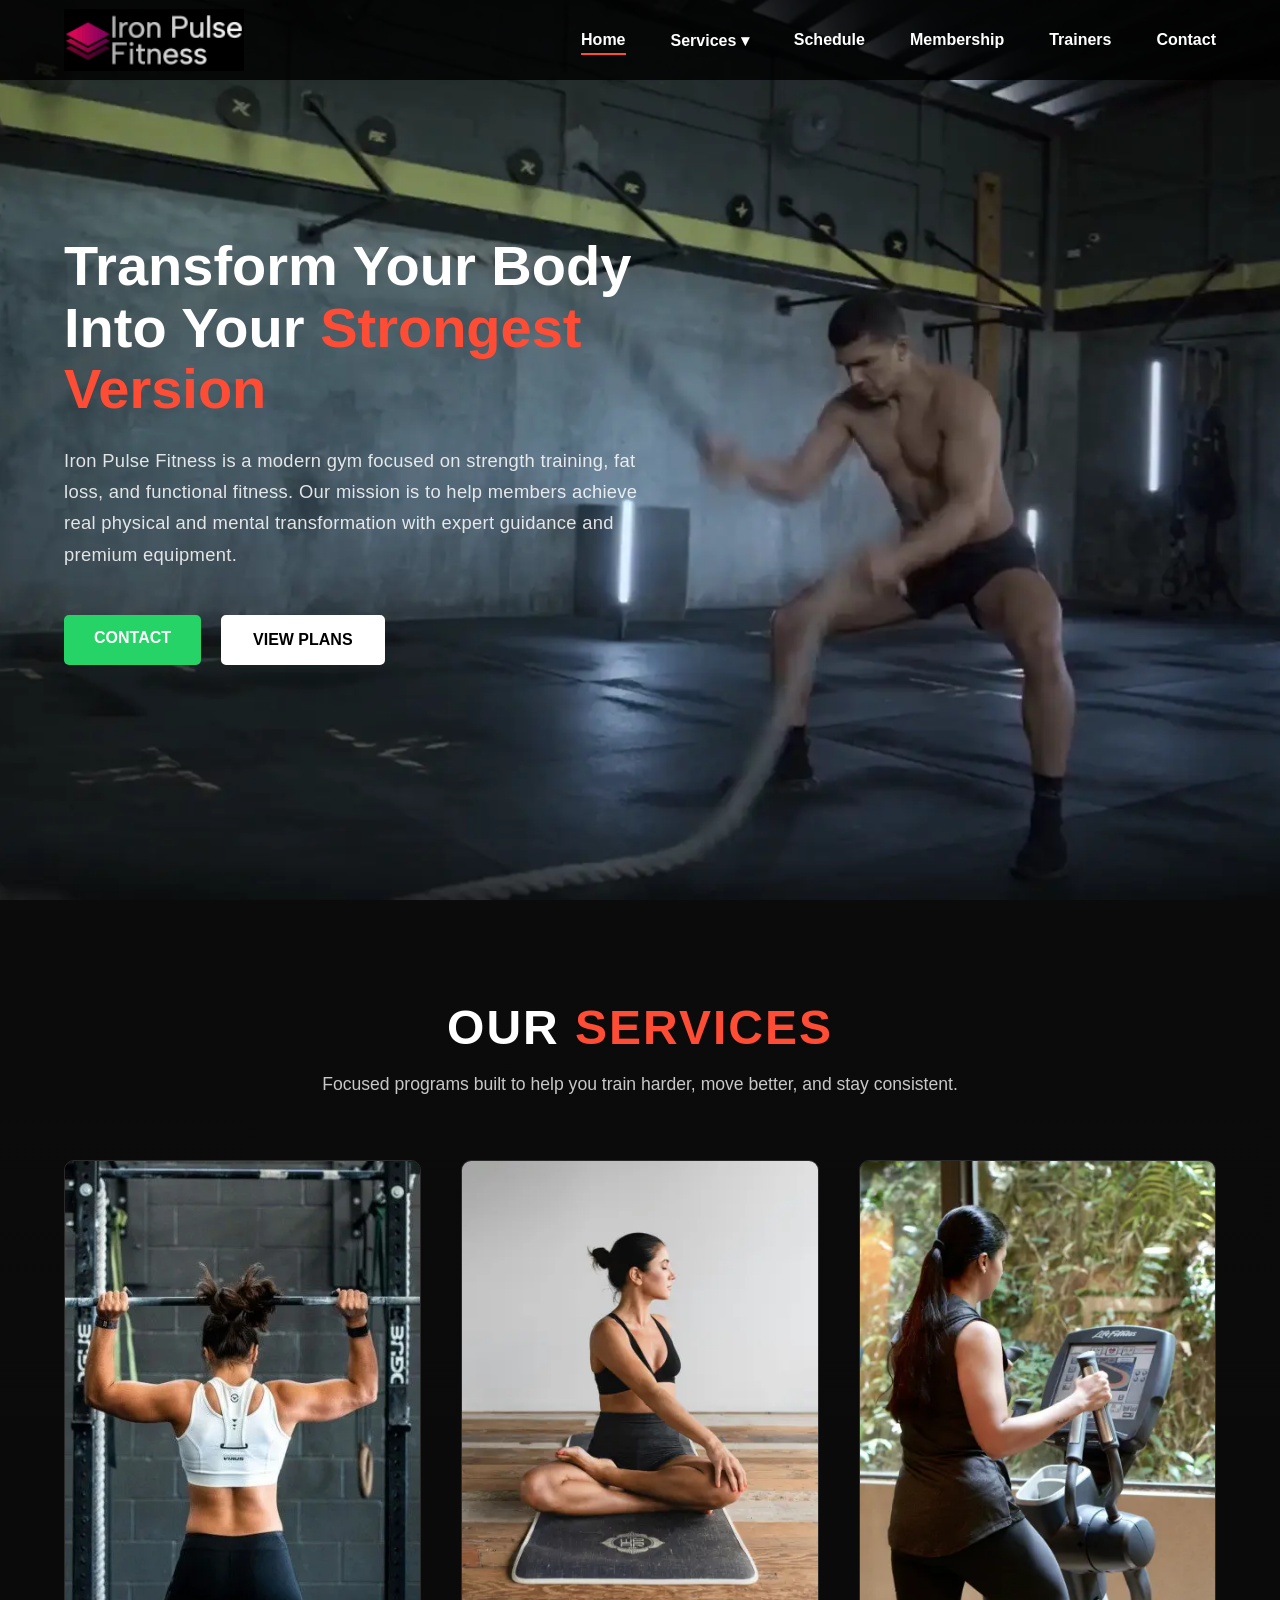
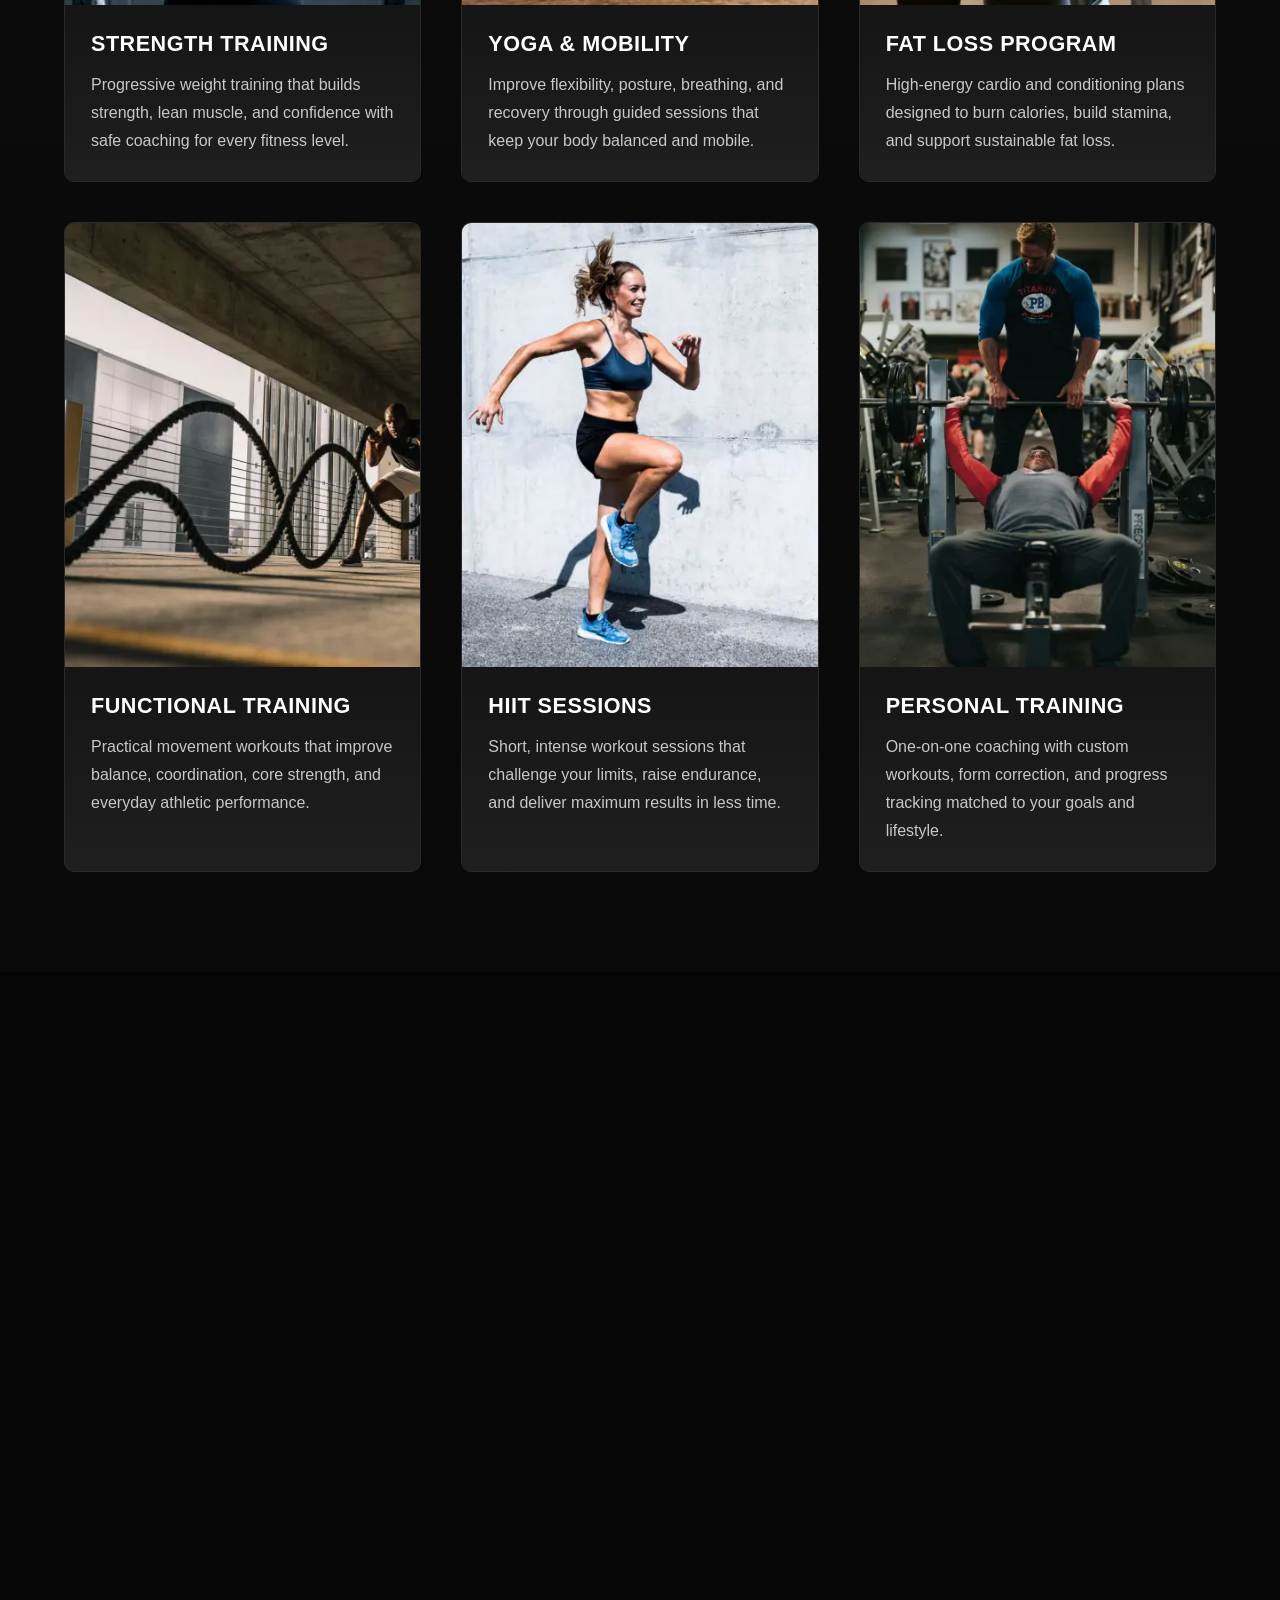
==== commit 0ecc1f9a: "updated version 2" ====
--- a/index.html
+++ b/index.html
@@ -8,7 +8,7 @@
 <meta name="robots" content="index, follow">
 
 <meta property="og:type" content="website">
-<!-- <meta property="og:url" content="https://yourdomain.com/"> -->
+<meta property="og:url" content="https://iron-pulsegym.netlify.app/">
 <meta property="og:title" content="Iron Pulse Fitness | Best Gym in Pune & FC Road">
 <meta property="og:description" content="Transform your body at Iron Pulse Fitness. Expert trainers, premium equipment, and functional fitness in the heart of Pune.">
 <meta property="og:image" content="https://yourdomain.com/assets/images/gym-hero-video-poster.webp">
@@ -42,7 +42,7 @@
     <ul class="nav-links">
         <li><a href="#home" class="active">Home</a></li>
         <li class="dropdown">
-            <a href="#services">Services &#9662;</a>
+            <a href="#services" class="dropdown-toggle" aria-expanded="false">Services &#9662;</a>
             <ul class="dropdown-content">
                 <li><a href="#gallery">Gallery</a></li>
                 <li><a href="#reviews">Reviews</a></li>
@@ -69,7 +69,7 @@
               Our mission is to help members achieve real physical and mental transformation with expert guidance and premium equipment.
             </p>
             <div class="hero-btns">
-               <a href="https://wa.me/919876543210" class="btn whatsapp">Contact</a>
+               <a href="https://wa.me/919000000000" class="btn whatsapp" target="_blank" rel="noopener">Contact</a>
                 <a href="#membership" class="btn plans">View Plans</a>
             </div>
         </div>
@@ -226,7 +226,7 @@
                 <li>Basic trainer support</li>
                 <li>Locker facility</li>
             </ul>
-            <a href="https://wa.me/919876543210" class="join-btn">Join Now</a>
+            <a href="https://wa.me/919000000000" class="join-btn" target="_blank" rel="noopener">Join Now</a>
         </div>
 
         <!-- 3 Month -->
@@ -241,7 +241,7 @@
                 <li>Group class access</li>
                 <li>Progress tracking</li>
             </ul>
-            <a href="https://wa.me/919876543210" class="join-btn">Join Now</a>
+            <a href="https://wa.me/919000000000" class="join-btn" target="_blank" rel="noopener">Join Now</a>
         </div>
 
         <!-- 6 Month -->
@@ -257,7 +257,7 @@
                 <li>Free gym bottle</li>
                 <li>Membership freeze (7 days)</li>
             </ul>
-            <a href="https://wa.me/919876543210" class="join-btn">Join Now</a>
+            <a href="https://wa.me/919000000000" class="join-btn" target="_blank" rel="noopener">Join Now</a>
         </div>
 
         <!-- 12 Month / Best Value -->
@@ -275,7 +275,7 @@
                 <li>Free T-shirt + Bottle</li>
                 <li>Freeze up to 30 days</li>
             </ul>
-            <a href="https://wa.me/919876543210" class="join-btn highlight-btn">Join Now</a>
+            <a href="https://wa.me/919000000000" class="join-btn highlight-btn" target="_blank" rel="noopener">Join Now</a>
         </div>
     </div>
 </section>
@@ -301,7 +301,7 @@
                 <p class="description">5+ years of experience helping clients achieve peak flexibility and mental clarity.</p>
                 <div class="trainer-socials">
                     <a href="https://www.instagram.com/ironpulsefitness/" target="_blank" rel="noopener" aria-label="Visit Iron Pulse Fitness on Instagram"><i class="fa-brands fa-instagram"></i></a>
-                    <a href="https://wa.me/919876543210" target="_blank" rel="noopener" aria-label="Contact Iron Pulse Fitness on WhatsApp"><i class="fa-brands fa-whatsapp"></i></a>
+                    <a href="https://wa.me/919000000000" target="_blank" rel="noopener" aria-label="Contact Iron Pulse Fitness on WhatsApp"><i class="fa-brands fa-whatsapp"></i></a>
                 </div>
             </div>
         </div>
@@ -316,7 +316,7 @@
                 <p class="description">Specializing in heavy lifting and high-intensity bodybuilding for maximum gains.</p>
                 <div class="trainer-socials">
                     <a href="https://www.instagram.com/ironpulsefitness/" target="_blank" rel="noopener" aria-label="Visit Iron Pulse Fitness on Instagram"><i class="fa-brands fa-instagram"></i></a>
-                    <a href="https://wa.me/919876543210" target="_blank" rel="noopener" aria-label="Contact Iron Pulse Fitness on WhatsApp"><i class="fa-brands fa-whatsapp"></i></a>
+                    <a href="https://wa.me/919000000000" target="_blank" rel="noopener" aria-label="Contact Iron Pulse Fitness on WhatsApp"><i class="fa-brands fa-whatsapp"></i></a>
                 </div>
             </div>
         </div>
@@ -331,7 +331,7 @@
                 <p class="description">Focuses on functional fitness and fat loss for busy professionals and athletes.</p>
                 <div class="trainer-socials">
                     <a href="https://www.instagram.com/ironpulsefitness/" target="_blank" rel="noopener" aria-label="Visit Iron Pulse Fitness on Instagram"><i class="fa-brands fa-instagram"></i></a>
-                    <a href="https://wa.me/919876543210" target="_blank" rel="noopener" aria-label="Contact Iron Pulse Fitness on WhatsApp"><i class="fa-brands fa-whatsapp"></i></a>
+                    <a href="https://wa.me/919000000000" target="_blank" rel="noopener" aria-label="Contact Iron Pulse Fitness on WhatsApp"><i class="fa-brands fa-whatsapp"></i></a>
                 </div>
             </div>
         </div>
@@ -356,7 +356,7 @@
         <div class="slider-container">
             <!-- Image 1 -->
             <div class="slide fade">
-                <img src="assets/images/gallary/gym-gallary-1.webp" alt="Gym Interior" width="1000" height="500" loading="lazy" decoding="async">
+                <img src="assets/images/gallary/gym-gallary-1.webp" alt="Gym Interior" width="1000" height="500" loading="eager" decoding="async" fetchpriority="high">
             </div>
             <!-- Image 2 -->
             <div class="slide fade">
@@ -454,17 +454,17 @@
             <div class="info-list">
                 <div class="info-item">
                     <i class="fa-solid fa-location-dot"></i>
-                    <p>2nd Floor, Sai Complex, FC Road, Pune, Maharashtra, India</p>
+                    <p>2nd Floor, ABC Complex, XY  Road, Pune, Maharashtra, India</p>
                 </div>
 
                 <div class="info-item">
                     <i class="fa-solid fa-phone"></i>
-                    <a href="tel:+919876543210">+91 98765 43210</a>
+                    <a href="https://wa.me/919000000000" target="_blank" rel="noopener">+91 90000 00000</a>
                 </div>
 
                 <div class="info-item">
                     <i class="fa-brands fa-whatsapp"></i>
-                    <a href="https://wa.me/919876543210" target="_blank">+91 98765 43210 (WhatsApp)</a>
+                    <a href="https://wa.me/919000000000" target="_blank" rel="noopener">+91 90000 00000 (WhatsApp)</a>
                 </div>
 
                 <div class="info-item">
@@ -513,7 +513,7 @@
             <p class="footer-tagline">Build Strength. Build Discipline.</p>
             <div class="footer-contact-info">
                 <p><i class="fa-solid fa-location-dot"></i> FC Road, Pune, MH</p>
-                <p><i class="fa-solid fa-phone"></i> +91 98765 43210</p>
+                <p><i class="fa-solid fa-phone"></i> <a href="https://wa.me/919000000000" target="_blank" rel="noopener">+91 90000 00000</a></p>
             </div>
         </div>
 
--- a/assets/css/style.css
+++ b/assets/css/style.css
@@ -275,6 +275,31 @@
 
     .nav-links.active { 
         display: flex; 
+    }
+
+    .dropdown {
+        width: 100%;
+        text-align: center;
+    }
+
+    .dropdown-content {
+        position: static;
+        display: none;
+        width: 100%;
+        margin-top: 14px;
+        padding: 14px 0 0;
+        background: transparent;
+        border-top: 1px solid rgba(255, 255, 255, 0.12);
+        border-radius: 0;
+        align-items: center;
+    }
+
+    .dropdown:hover .dropdown-content {
+        display: none;
+    }
+
+    .dropdown.open .dropdown-content {
+        display: flex;
     }
 
     .hero-content h1 {
@@ -826,13 +851,19 @@
     height: 500px; /* Standard height for desktop */
     display: flex;
     align-items: center;
-    background: #000;
+    background:
+        linear-gradient(135deg, rgba(255, 62, 62, 0.12), rgba(255, 255, 255, 0.04)),
+        #121212;
 }
 
 .slide {
     display: none; /* Hidden by default, toggled by JS */
     width: 100%;
     height: 100%;
+}
+
+.slide:first-child {
+    display: block;
 }
 
 .slide img {
@@ -1049,9 +1080,10 @@
 
 /* --- THE MAP BOX --- */
 .contact-map {
-    flex: 1;
+    flex: 1 1 520px;
     min-width: 320px;
-    height: 450px; /* Strong height for desktop */
+    height: 640px;
+    min-height: 640px;
     border-radius: 15px;
     overflow: hidden;
     border: 1px solid rgba(255, 255, 255, 0.1);
@@ -1082,9 +1114,19 @@
 
     .contact-map {
         width: 100%;
-        height: 450px; /* INCREASED HEIGHT for mobile dragability */
+        height: 680px;
+        min-height: 680px;
         margin-top: 20px;
         pointer-events: auto;
+    }
+}
+
+@media (max-width: 520px) {
+    .contact-map {
+        min-width: 0;
+        height: 720px;
+        min-height: 720px;
+        border-radius: 12px;
     }
 }
 
@@ -1166,6 +1208,11 @@
     text-decoration: none;
     transition: 0.3s;
     font-size: 0.95rem;
+}
+
+.footer-contact-info a {
+    color: inherit;
+    text-decoration: none;
 }
 
 .footer-col ul li a:hover {
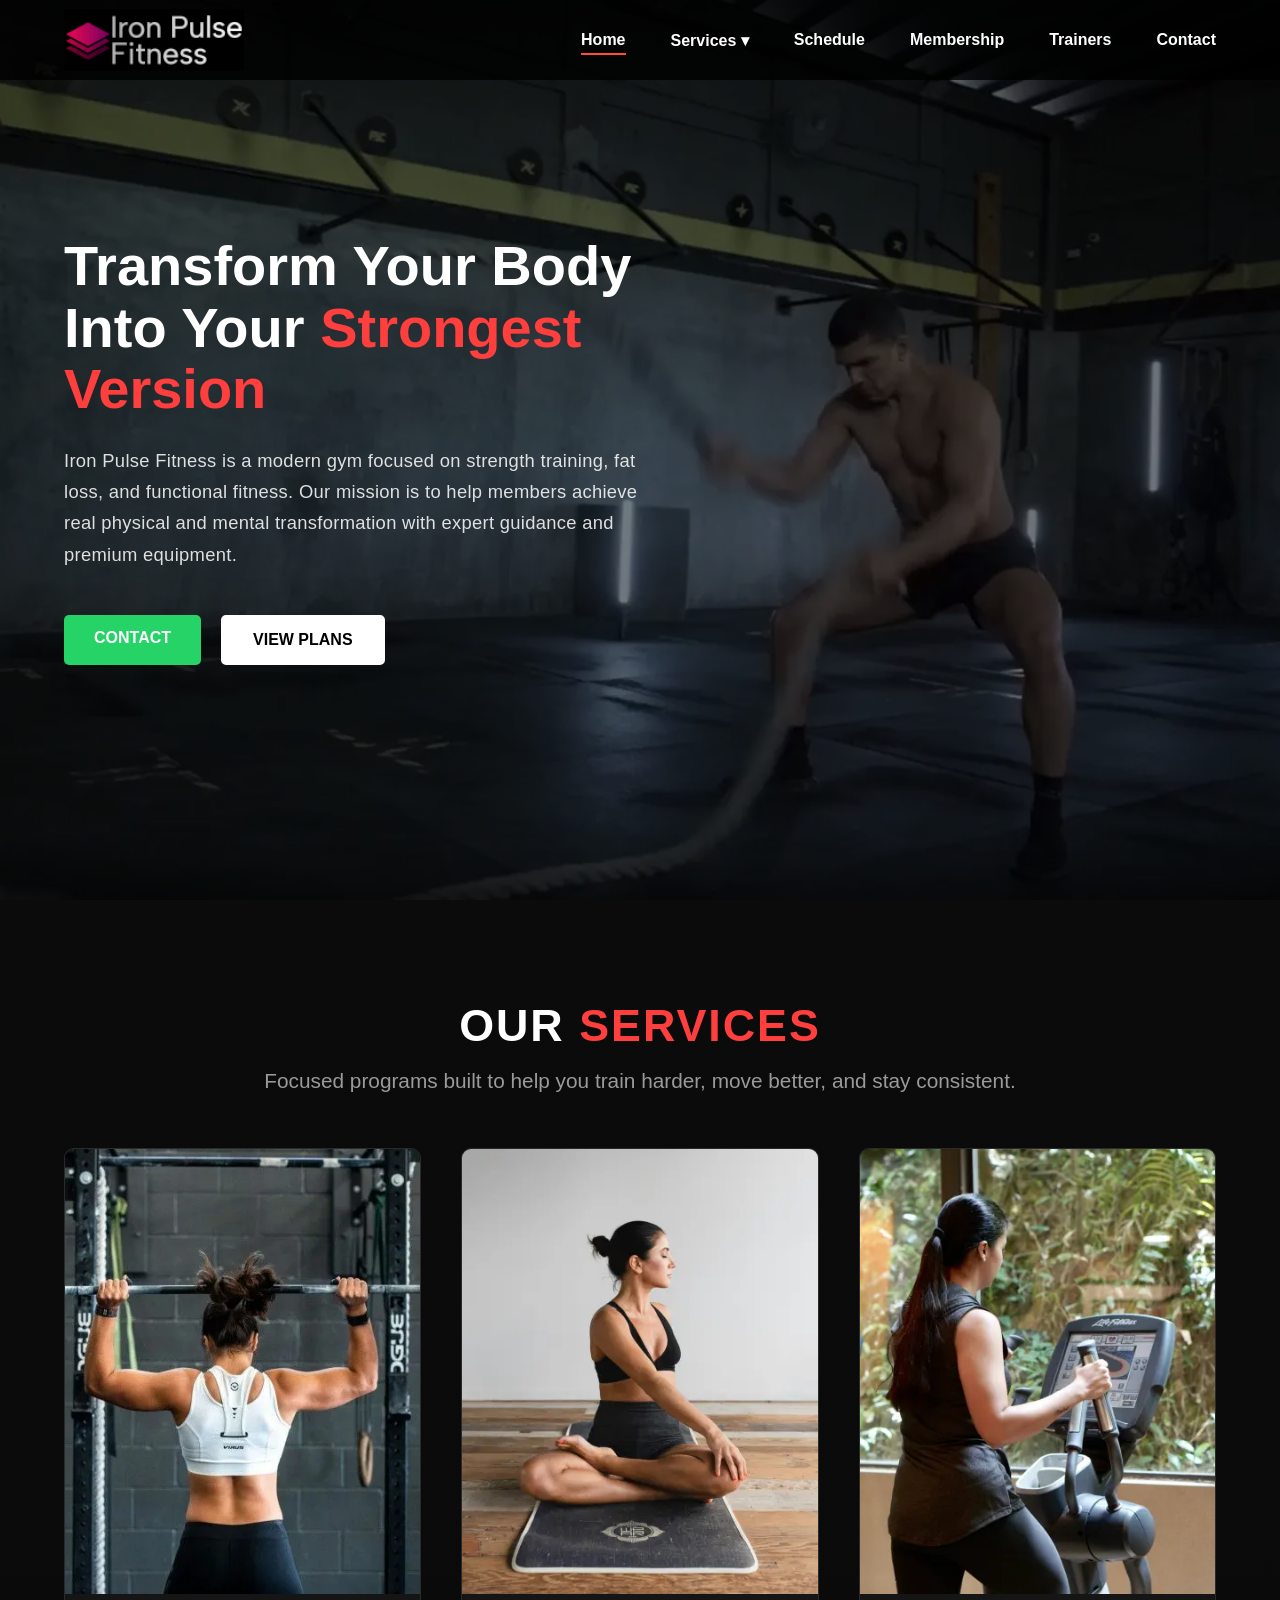
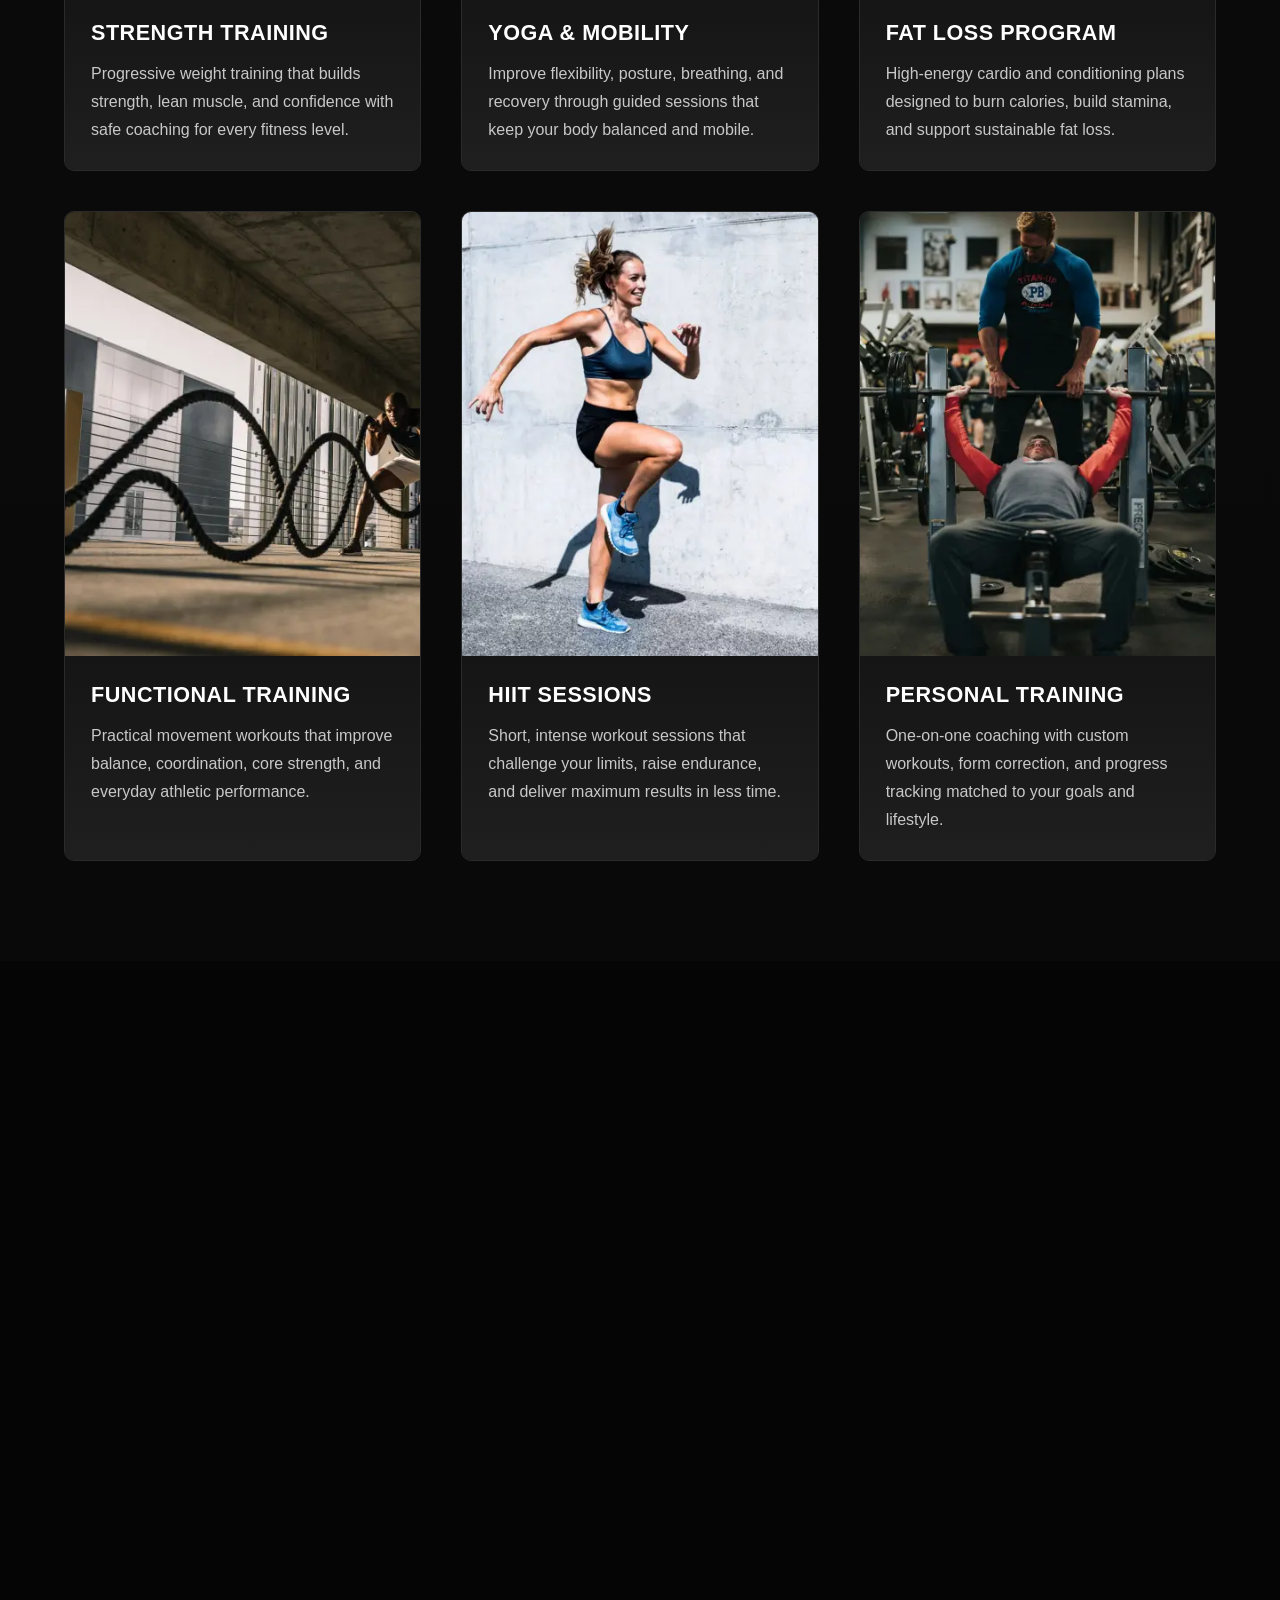
==== commit 6b730cf2: "black layer added to video" ====
--- a/index.html
+++ b/index.html
@@ -9,7 +9,7 @@
 
 <meta property="og:type" content="website">
 <meta property="og:url" content="https://iron-pulsegym.netlify.app/">
-<meta property="og:title" content="Iron Pulse Fitness | Best Gym in Pune & FC Road">
+<meta property="og:title" content="Iron Pulse Fitness | Best Gym in Pune & ABC Road">
 <meta property="og:description" content="Transform your body at Iron Pulse Fitness. Expert trainers, premium equipment, and functional fitness in the heart of Pune.">
 <meta property="og:image" content="https://yourdomain.com/assets/images/gym-hero-video-poster.webp">
 <meta property="og:image:alt" content="Iron Pulse Fitness training floor and strength workout preview">
@@ -57,10 +57,13 @@
 
     <header class="hero" id="home">
         <!-- Video Layer -->
-        <video autoplay muted loop playsinline preload="metadata" class="hero-video" poster="assets/images/gym-hero-video-poster.webp" aria-label="Iron Pulse Fitness training video">
-            <source data-src="assets/videos/hero-video-gym-mobile.mp4" type="video/mp4" media="(max-width: 768px)">
-            <source data-src="assets/videos/hero-video-gym-desktop.mp4" type="video/mp4">
+        <video autoplay muted loop playsinline preload="auto" class="hero-video" poster="assets/images/gym-hero-video-poster.webp" aria-label="Iron Pulse Fitness training video">
+            <source src="assets/videos/hero-video-gym-mobile.mp4" type="video/mp4" media="(max-width: 768px)">
+            <source src="assets/videos/hero-video-gym-desktop.mp4" type="video/mp4">
         </video>
+
+        <!-- Black Overlay Layer -->
+    <div class="hero-overlay"></div>
 
         <!-- Content Layer -->
         <div class="hero-content">
@@ -69,7 +72,12 @@
               Our mission is to help members achieve real physical and mental transformation with expert guidance and premium equipment.
             </p>
             <div class="hero-btns">
-               <a href="https://wa.me/919000000000" class="btn whatsapp" target="_blank" rel="noopener">Contact</a>
+                <a href="https://wa.me/919000000000?text=Hi%20Iron%20Pulse!%20I%20saw%20your%20website%20and%20I'm%20ready%20to%20start%20my%20fitness%20journey.%20Please%20share%20the%20joining%20details." 
+   class="btn whatsapp" 
+   target="_blank" 
+   rel="noopener">
+   Contact 
+</a>
                 <a href="#membership" class="btn plans">View Plans</a>
             </div>
         </div>
@@ -226,7 +234,12 @@
                 <li>Basic trainer support</li>
                 <li>Locker facility</li>
             </ul>
-            <a href="https://wa.me/919000000000" class="join-btn" target="_blank" rel="noopener">Join Now</a>
+            <a href="https://wa.me/919000000000?text=Hi%20Iron%20Pulse!%20I'm%20interested%20in%20the%20Monthly%20Membership.%20Can%20you%20help%20me%20get%20started?" 
+   class="join-btn" 
+   target="_blank" 
+   rel="noopener">
+   Join Now
+</a>
         </div>
 
         <!-- 3 Month -->
@@ -241,7 +254,12 @@
                 <li>Group class access</li>
                 <li>Progress tracking</li>
             </ul>
-            <a href="https://wa.me/919000000000" class="join-btn" target="_blank" rel="noopener">Join Now</a>
+            <a href="https://wa.me/919000000000?text=Hi!%20I'd%20like%20to%20sign%20up%20for%20the%203-Month%20Transformation%20Plan.%20What%20are%20the%20next%20steps?" 
+   class="join-btn" 
+   target="_blank" 
+   rel="noopener">
+   Join Now
+</a>
         </div>
 
         <!-- 6 Month -->
@@ -257,7 +275,12 @@
                 <li>Free gym bottle</li>
                 <li>Membership freeze (7 days)</li>
             </ul>
-            <a href="https://wa.me/919000000000" class="join-btn" target="_blank" rel="noopener">Join Now</a>
+            <a href="https://wa.me/919876543210?text=Hi%20Iron%20Pulse!%20I'm%20interested%20in%20the%206-Month%20Membership.%20I%E2%80%99m%20ready%20for%20a%20serious%20transformation%E2%80%94how%20do%20I%20register?" 
+   class="join-btn" 
+   target="_blank" 
+   rel="noopener">
+   Join Now
+</a>
         </div>
 
         <!-- 12 Month / Best Value -->
@@ -275,7 +298,12 @@
                 <li>Free T-shirt + Bottle</li>
                 <li>Freeze up to 30 days</li>
             </ul>
-            <a href="https://wa.me/919000000000" class="join-btn highlight-btn" target="_blank" rel="noopener">Join Now</a>
+            <a href="https://wa.me/919000000000?text=Hi%20Iron%20Pulse!%20I%20want%20to%20go%20all-in%20with%20the%20Annual%20Membership.%20Please%20send%20me%20the%20enrollment%20details." 
+   class="join-btn" 
+   target="_blank" 
+   rel="noopener">
+   Join Now
+</a>
         </div>
     </div>
 </section>
@@ -298,7 +326,7 @@
             <div class="trainer-info">
                 <h3>Vikram Singh</h3>
                 <p class="specialty">Senior Strength Coach</p>
-                <p class="description">5+ years of experience helping clients achieve peak flexibility and mental clarity.</p>
+                <p class="description">5+ years' experience in heavy lifting and high‑intensity bodybuilding for maximum gains.</p>
                 <div class="trainer-socials">
                     <a href="https://www.instagram.com/ironpulsefitness/" target="_blank" rel="noopener" aria-label="Visit Iron Pulse Fitness on Instagram"><i class="fa-brands fa-instagram"></i></a>
                     <a href="https://wa.me/919000000000" target="_blank" rel="noopener" aria-label="Contact Iron Pulse Fitness on WhatsApp"><i class="fa-brands fa-whatsapp"></i></a>
@@ -313,7 +341,7 @@
             <div class="trainer-info">
                 <h3>Anjali Sharma</h3>
                 <p class="specialty">Yoga & Mobility Expert</p>
-                <p class="description">Specializing in heavy lifting and high-intensity bodybuilding for maximum gains.</p>
+                <p class="description">3+ years of experience helping clients achieve peak flexibility and mental clarity.</p>
                 <div class="trainer-socials">
                     <a href="https://www.instagram.com/ironpulsefitness/" target="_blank" rel="noopener" aria-label="Visit Iron Pulse Fitness on Instagram"><i class="fa-brands fa-instagram"></i></a>
                     <a href="https://wa.me/919000000000" target="_blank" rel="noopener" aria-label="Contact Iron Pulse Fitness on WhatsApp"><i class="fa-brands fa-whatsapp"></i></a>
@@ -349,100 +377,102 @@
     </div>
 
     <div class="gallery-slider">
-        <!-- Navigation Buttons -->
         <button class="nav-btn prev" onclick="moveSlide(-1)">&#10094;</button>
         <button class="nav-btn next" onclick="moveSlide(1)">&#10095;</button>
 
         <div class="slider-container">
-            <!-- Image 1 -->
+            <div class="slide fade"><img src="assets/images/gallary/gym-gallary-1.webp" alt="Gym Image" loading="lazy"></div>
             <div class="slide fade">
-                <img src="assets/images/gallary/gym-gallary-1.webp" alt="Gym Interior" width="1000" height="500" loading="eager" decoding="async" fetchpriority="high">
-            </div>
-            <!-- Image 2 -->
+                <img src="assets/images/gallary/gym-gallary-2.webp" alt="Gym Image" loading="lazy"></div>
             <div class="slide fade">
-                <img src="assets/images/gallary/gym-gallary-2.webp" alt="Weights Area" width="1000" height="500" loading="lazy" decoding="async">
-            </div>
-            <!-- Image 3 -->
+                <img src="assets/images/gallary/gym-gallary-3.webp" alt="Gym ImagE" loading="lazy"></div>
             <div class="slide fade">
-                <img src="assets/images/gallary/gym-gallary-3.webp" alt="Cardio Zone" width="1000" height="500" loading="lazy" decoding="async">
-            </div>
-            <!-- Image 4 -->
+                <img src="assets/images/gallary/gym-gallary-4.webp" alt="Gym Image" loading="lazy"></div>
+
             <div class="slide fade">
-                <img src="assets/images/gallary/gym-gallary-4.webp" alt="Training Session" width="1000" height="500" loading="lazy" decoding="async">
-            </div>
-        </div>
-    </div>
-</section>
+                <img src="assets/images/gallary/gym-gallary-5.webp" alt="gym image" loading="lazy" width="800" height="600">
+            </div>
+            
+            <div class="slide fade">
+                <img src="assets/images/gallary/gym-gallary-6.webp" alt="gym image" loading="lazy" width="800" height="600">
+            </div>
+
+            <div class="slide fade">
+                <video width="100%" height="100%" controls muted playsinline poster="assets/images/gallary/gym-gallary-video-poster.webp">
+                    <source src="assets/images/gallary/gym-gallary-video.mp4" type="video/mp4">
+                </video>
+            </div>
+        </div>
+    </div>
+</section>
+
+
+<section class="testimonials" id="reviews">
+    <div class="testimonial-container">
+        <div class="section-title">
+            <h2>Member <span class="highlight">Success Stories</span></h2>
+            <p>Real transformations from our fitness community.</p>
+        </div>
+
+        <div class="testimonial-grid">
+            <!-- CARD 1 -->
+            <article class="testimonial-card">
+                <div class="image-wrapper">
+                    <img src="assets/images/testimonial/transformation-man.webp" alt="Rahul Verma" class="client-img" loading="lazy">
+                </div>
+                <div class="testimonial-content">
+                    <div class="stars">
+                        <i class="fa-solid fa-star"></i><i class="fa-solid fa-star"></i><i class="fa-solid fa-star"></i><i class="fa-solid fa-star"></i><i class="fa-solid fa-star"></i>
+                    </div>
+                    <p class="review-text">"The transformation I've seen in just 6 months is incredible. The trainers here actually care about your progress. Best decision for my health!"</p>
+                    <div class="client-detail">
+                        <h4>Rahul Verma</h4>
+                        <span>Weight Loss Transformation</span>
+                    </div>
+                </div>
+            </article>
+
+            <!-- CARD 2 -->
+            <article class="testimonial-card">
+                <div class="image-wrapper">
+                    <img src="assets/images/testimonial/transformation-women-1.webp" alt="Priya Das" class="client-img" loading="lazy">
+                </div>
+                <div class="testimonial-content">
+                    <div class="stars">
+                        <i class="fa-solid fa-star"></i><i class="fa-solid fa-star"></i><i class="fa-solid fa-star"></i><i class="fa-solid fa-star"></i><i class="fa-solid fa-star"></i>
+                    </div>
+                    <p class="review-text">"The atmosphere here is so welcoming. The equipment is top-notch and the facilities are always clean. Highly recommend the 3-month plan!"</p>
+                    <div class="client-detail">
+                        <h4>Priya Das</h4>
+                        <span>Muscle Gain Journey</span>
+                    </div>
+                </div>
+            </article>
+
+            <!-- CARD 3 -->
+            <article class="testimonial-card">
+                <div class="image-wrapper">
+                    <img src="assets/images/testimonial/transformation-women-2.webp" alt="Sneha Kapoor" class="client-img" loading="lazy">
+                </div>
+                <div class="testimonial-content">
+                    <div class="stars">
+                        <i class="fa-solid fa-star"></i><i class="fa-solid fa-star"></i><i class="fa-solid fa-star"></i><i class="fa-solid fa-star"></i><i class="fa-solid fa-star"></i>
+                    </div>
+                    <p class="review-text">"The HIIT sessions are intense and effective. I've lost 10kg and feel stronger than ever. The community vibe keeps me motivated daily."<p>
+                    <div class="client-detail">
+                        <h4>Sneha Kapoor</h4>
+                        <span>Fat Loss Success</span>
+                    </div>
+                </div>
+            </article>
+        </div>
+    </div>
+</section>
+
 
 <!-- =============================================
-     SECTION 6: TESTIMONIALS (Initials Version)
-     ============================================= -->
-<section class="testimonials" id="reviews">
-    <div class="section-title">
-        <h2>Member <span class="highlight">Success Stories</span></h2>
-        <p>Real results from our dedicated community members.</p>
-    </div>
-
-    <div class="testimonial-grid">
-        <!-- Review 1 -->
-        <div class="testimonial-card">
-            <div class="stars">
-                <i class="fa-solid fa-star"></i>
-                <i class="fa-solid fa-star"></i>
-                <i class="fa-solid fa-star"></i>
-                <i class="fa-solid fa-star"></i>
-                <i class="fa-solid fa-star"></i>
-            </div>
-            <p class="review-text">"The transformation I've seen in just 3 months is incredible. The trainers here actually care about your form and progress. Best decision I've made for my health!"</p>
-            <div class="client-info">
-                <!-- Initials instead of Image -->
-                <div class="initials-circle">RV</div>
-                <div class="client-detail">
-                    <h4>Rahul Verma</h4>
-                    <span>Member for 6 Months</span>
-                </div>
-            </div>
-        </div>
-
-        <!-- Review 2 -->
-        <div class="testimonial-card">
-            <div class="stars">
-                <i class="fa-solid fa-star"></i>
-                <i class="fa-solid fa-star"></i>
-                <i class="fa-solid fa-star"></i>
-                <i class="fa-solid fa-star"></i>
-                <i class="fa-solid fa-star"></i>
-            </div>
-            <p class="review-text">"As a beginner, I was nervous, but the atmosphere here is so welcoming. The equipment is top-notch and the facilities are always clean. Highly recommend the 3-month plan!"</p>
-            <div class="client-info">
-                <div class="initials-circle">PD</div>
-                <div class="client-detail">
-                    <h4>Priya Das</h4>
-                    <span>Member for 1 Year</span>
-                </div>
-            </div>
-        </div>
-
-        <!-- Review 3 -->
-        <div class="testimonial-card">
-            <div class="stars">
-                <i class="fa-solid fa-star"></i>
-                <i class="fa-solid fa-star"></i>
-                <i class="fa-solid fa-star"></i>
-                <i class="fa-solid fa-star"></i>
-                <i class="fa-solid fa-star"></i>
-            </div>
-            <p class="review-text">"The HIIT sessions are intense and effective. I've lost 10kg and feel stronger than ever. The community vibe here keeps me motivated every single day."</p>
-            <div class="client-info">
-                <div class="initials-circle">SK</div>
-                <div class="client-detail">
-                    <h4>Sneha Kapoor</h4>
-                    <span>Member for 3 Months</span>
-                </div>
-            </div>
-        </div>
-    </div>
-</section>
+     SECTION 6: contact section
+     ============================================= -->
 
 <section class="contact-section" id="contact">
     <div class="contact-container">
@@ -464,7 +494,7 @@
 
                 <div class="info-item">
                     <i class="fa-brands fa-whatsapp"></i>
-                    <a href="https://wa.me/919000000000" target="_blank" rel="noopener">+91 90000 00000 (WhatsApp)</a>
+                    <a href="https://wa.me/919000000000?text=Hi%20Iron%20Pulse!%20I%20saw%20your%20website%20and%20I'm%20ready%20to%20start%20my%20fitness%20journey.%20Please%20share%20the%20joining%20details" target="_blank" rel="noopener">+91 90000 00000 (WhatsApp)</a>
                 </div>
 
                 <div class="info-item">
@@ -483,7 +513,7 @@
 
             <div class="contact-socials">
                 <a href="https://instagram.com/ironpulsefitness" target="_blank"><i class="fa-brands fa-instagram"></i></a>
-                <a href="#" target="_blank"><i class="fa-brands fa-facebook"></i></a>
+                <a href="https://facebook.com/ironpulsefitnessdemo" target="_blank" rel="noopener"><i class="fa-brands fa-facebook"></i></a>
             </div>
         </div>
 
@@ -512,7 +542,7 @@
             </a>
             <p class="footer-tagline">Build Strength. Build Discipline.</p>
             <div class="footer-contact-info">
-                <p><i class="fa-solid fa-location-dot"></i> FC Road, Pune, MH</p>
+                <p><i class="fa-solid fa-location-dot"></i> ABC Road, Pune, MH</p>
                 <p><i class="fa-solid fa-phone"></i> <a href="https://wa.me/919000000000" target="_blank" rel="noopener">+91 90000 00000</a></p>
             </div>
         </div>
@@ -547,8 +577,8 @@
             <h3>Follow Us</h3>
             <div class="footer-socials">
                 <a href="https://instagram.com/ironpulsefitness" target="_blank"><i class="fa-brands fa-instagram"></i></a>
-                <a href="#"><i class="fa-brands fa-facebook"></i></a>
-                <a href="#"><i class="fa-brands fa-x-twitter"></i></a>
+                <a href="https://facebook.com/ironpulsefitnessdemo" target="_blank" rel="noopener" aria-label="Visit Iron Pulse Fitness on Facebook"><i class="fa-brands fa-facebook"></i></a>
+                <a href="https://x.com/ironpulsefitnessdemo" target="_blank" rel="noopener" aria-label="Visit Iron Pulse Fitness on X"><i class="fa-brands fa-x-twitter"></i></a>
             </div>
             <a href="#home" class="back-to-top">
                 <i class="fa-solid fa-arrow-up"></i> Top
@@ -559,7 +589,7 @@
     <!-- Bottom Copyright Bar -->
     <div class="footer-bottom">
         <p>&copy; 2026 Iron Pulse Fitness. All Rights Reserved.</p>
-        <p>Made by <a href="https://freelance.crexa" target="_blank">freelance.crexa</a></p>
+        <p>Made by <a href="https://freelance.crexa" target="_blank" rel="noopener">freelance.crexa</a> <i class="fa-solid fa-heart credit-heart" aria-hidden="true"></i></p>
     </div>
 </footer>
 
--- a/assets/css/style.css
+++ b/assets/css/style.css
@@ -162,6 +162,17 @@
     display: flex; 
     align-items: center; 
     overflow: hidden;
+}
+
+/* New Overlay Style */
+.hero-overlay {
+    position: absolute;
+    top: 0;
+    left: 0;
+    width: 100%;
+    height: 100%;
+    background: rgba(0, 0, 0, 0.5); /* Adjust 0.5 (50%) to make it darker or lighter */
+    z-index: 0; /* Sits above the video but below the content */
 }
 
 .hero-video {
@@ -866,7 +877,7 @@
     display: block;
 }
 
-.slide img {
+.slide img, .slide video {
     width: 100%;
     height: 100%;
     object-fit: cover; /* Ensures image fills the area properly */
@@ -907,9 +918,10 @@
 }
 
 /* --- RESPONSIVE --- */
-@media (max-width: 768px) {
+@media (max-width: 800px) {
     .slider-container {
-        height: 300px; /* Smaller height for mobile */
+        height: auto; /* Smaller height for mobile */
+        aspect-ratio: 4/3;
     }
     .nav-btn {
         padding: 10px 15px;
@@ -919,94 +931,173 @@
 
 
 
-/* --- TESTIMONIALS SECTION --- */
+/* =========================================
+   TESTIMONIALS SECTION
+========================================= */
+
 .testimonials {
     padding: 100px 5%;
     background-color: #0a0a0a;
+
     display: flex;
     flex-direction: column;
     align-items: center;
 }
 
+/* =========================================
+   GRID LAYOUT
+========================================= */
+
 .testimonial-grid {
+    width: 100%;
+    max-width: 1200px;
+
+    margin-top: 50px;
+
     display: grid;
     grid-template-columns: repeat(3, 1fr);
     gap: 30px;
+}
+/* =========================================
+   TESTIMONIALS SECTION
+========================================= */
+.testimonials {
+    padding: 80px 5%;
+    background: #0a0a0a;
+    color: white;
+}
+
+.testimonial-container {
     max-width: 1200px;
-    width: 100%;
-    margin-top: 50px;
-}
-
+    margin: 0 auto;
+}
+
+.section-title {
+    text-align: center;
+    margin-bottom: 50px;
+}
+
+.section-title h2 {
+    color: #ffffff;
+    font-size: clamp(2rem, 4vw, 2.8rem);
+    font-weight: 800;
+    margin-bottom: 12px;
+}
+
+.highlight {
+    color: #ff3e3e;
+}
+
+.section-title p {
+    color: #9a9a9a;
+    font-size: 1.3rem;
+    font-weight: 500;
+}
+
+/* =========================================
+   GRID SYSTEM (3 COLUMNS DEFAULT)
+========================================= */
+.testimonial-grid {
+    display: grid;
+    grid-template-columns: repeat(3, 1fr); /* Force 3 columns */
+    gap: 30px;
+}
+
+/* =========================================
+   CARD & NO-CROP IMAGE LOGIC
+========================================= */
 .testimonial-card {
-    background: #111;
-    padding: 40px 30px;
-    border-radius: 20px;
-    border: 1px solid rgba(255, 255, 255, 0.05);
-    transition: 0.3s ease;
+    background: #111111;
+    border-radius: 18px;
+    overflow: hidden;
+    border: 1px solid rgba(255, 255, 255, 0.06);
+    transition: transform 0.3s ease, border-color 0.3s ease;
+    display: flex;
+    flex-direction: column;
+}
+
+.image-wrapper {
+    width: 100%;
+    /* maintains a consistent shape without cropping heads/feet */
+    aspect-ratio: 4 / 5; 
+    overflow: hidden;
+}
+
+.client-img {
+    width: 100%;
+    height: 100%;
+    object-fit: cover; /* Ensures area is filled */
+    object-position: top center; /* Keeps faces visible in transformations */
+    display: block;
 }
 
 .testimonial-card:hover {
-    border-color: rgba(255, 62, 62, 0.3);
-    transform: translateY(-5px);
+    transform: translateY(-10px);
+    border-color: rgba(255, 62, 62, 0.4);
+}
+
+/* =========================================
+   CARD CONTENT
+========================================= */
+.testimonial-content {
+    padding: 25px;
+    flex-grow: 1;
 }
 
 .stars {
+    display: flex;
+    gap: 4px;
     color: #ff3e3e;
-    font-size: 0.9rem;
+    font-size: 0.85rem;
+    margin-bottom: 15px;
+}
+
+.review-text {
+    color: #d0d0d0;
+    font-size: 0.95rem;
+    line-height: 1.7;
     margin-bottom: 20px;
 }
 
-.review-text {
-    color: #cccccc;
+.client-detail h4 {
+    color: #ffffff;
+    font-size: 1.3rem;
+    font-weight: 700;
+    margin-bottom: 4px;
+}
+
+.client-detail span {
+    color: rgb(247, 162, 162);
     font-size: 1rem;
-    line-height: 1.7;
-    font-style: italic;
-    margin-bottom: 30px;
-}
-
-/* --- THE INITIALS CIRCLE --- */
-.client-info {
-    display: flex;
-    align-items: center;
-    gap: 15px;
-}
-
-.initials-circle {
-    width: 50px;
-    height: 50px;
-    background-color: #26278d; /* Theme Red */
-    color: white;
-    border-radius: 50%;
-    display: flex;
-    align-items: center;
-    justify-content: center;
-    font-weight: 800;
-    font-size: 1rem;
-    letter-spacing: 1px;
-    flex-shrink: 0; /* Prevents circle from squeezing */
-    text-transform: uppercase;
-    border:1px solid white;
-}
-
-.client-detail h4 {
-    color: #fff;
-    font-size: 1.1rem;
-    margin-bottom: 2px;
-}
-
-.client-detail span {
-    color: #777;
-    font-size: 0.85rem;
-}
-
-/* --- RESPONSIVE --- */
-@media (max-width: 1000px) {
+}
+
+/* =========================================
+   RESPONSIVE LOGIC (SNAP FROM 3 TO 1)
+========================================= */
+
+/* Desktop & Large Tablets: 3 Columns */
+@media (min-width: 993px) {
+    .testimonial-grid {
+        grid-template-columns: repeat(3, 1fr);
+    }
+}
+
+/* Small Tablets & Mobile: 1 Column (No 2-column middle ground) */
+@media (max-width: 992px) {
     .testimonial-grid {
         grid-template-columns: 1fr;
-        max-width: 500px;
-    }
-}
-
+        max-width: 500px; /* Prevents card from being too wide on tablets */
+        margin: 0 auto;
+    }
+
+    .image-wrapper {
+        aspect-ratio: 16 / 9; /* Wider images look better when stacked vertically */
+    }
+
+    .testimonials {
+        padding: 60px 20px;
+    }
+}
 
 /* --- CONTACT SECTION --- */
 .contact-section {
@@ -1208,11 +1299,6 @@
     text-decoration: none;
     transition: 0.3s;
     font-size: 0.95rem;
-}
-
-.footer-contact-info a {
-    color: inherit;
-    text-decoration: none;
 }
 
 .footer-col ul li a:hover {
@@ -1332,6 +1418,9 @@
     margin-bottom: 0;
 }
 
+.footer-contact-info a{
+        color: white;
+}
 /* --- RESPONSIVE --- */
 @media (max-width: 768px) {
     .footer-container {
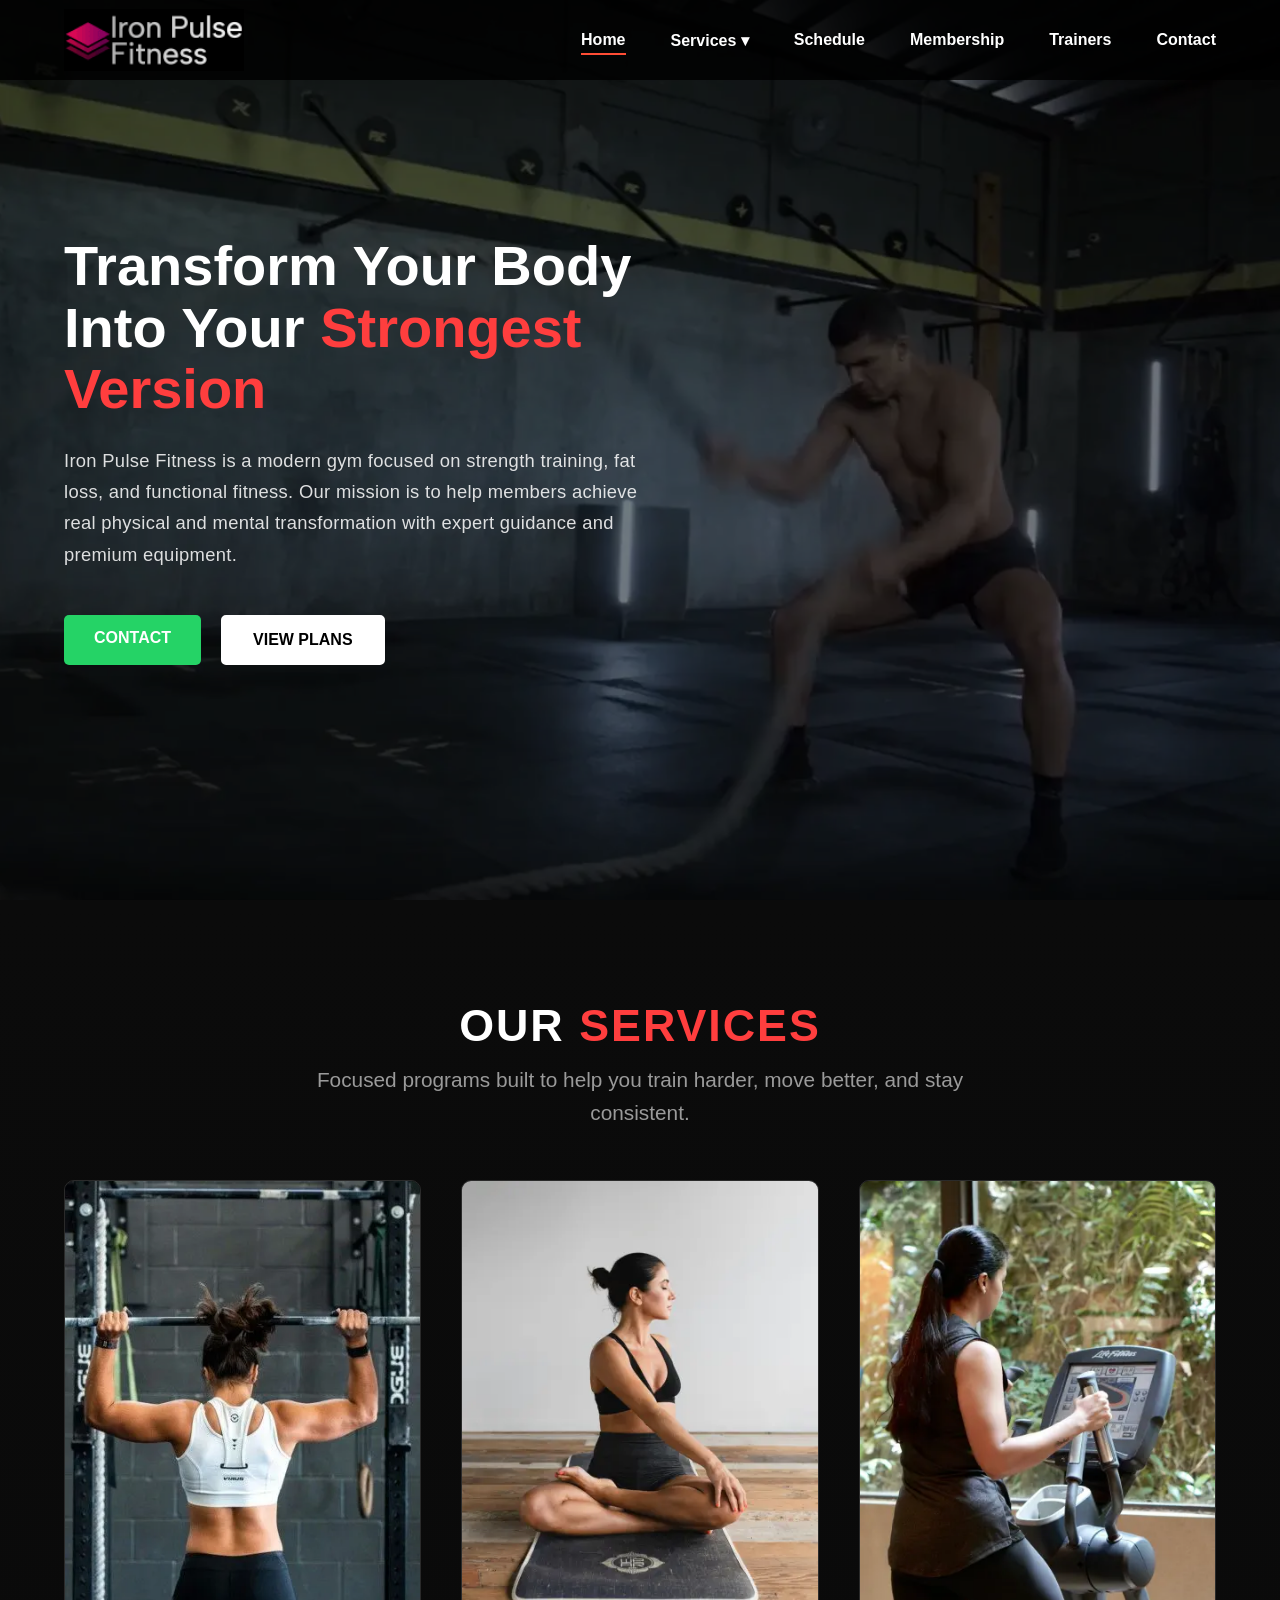
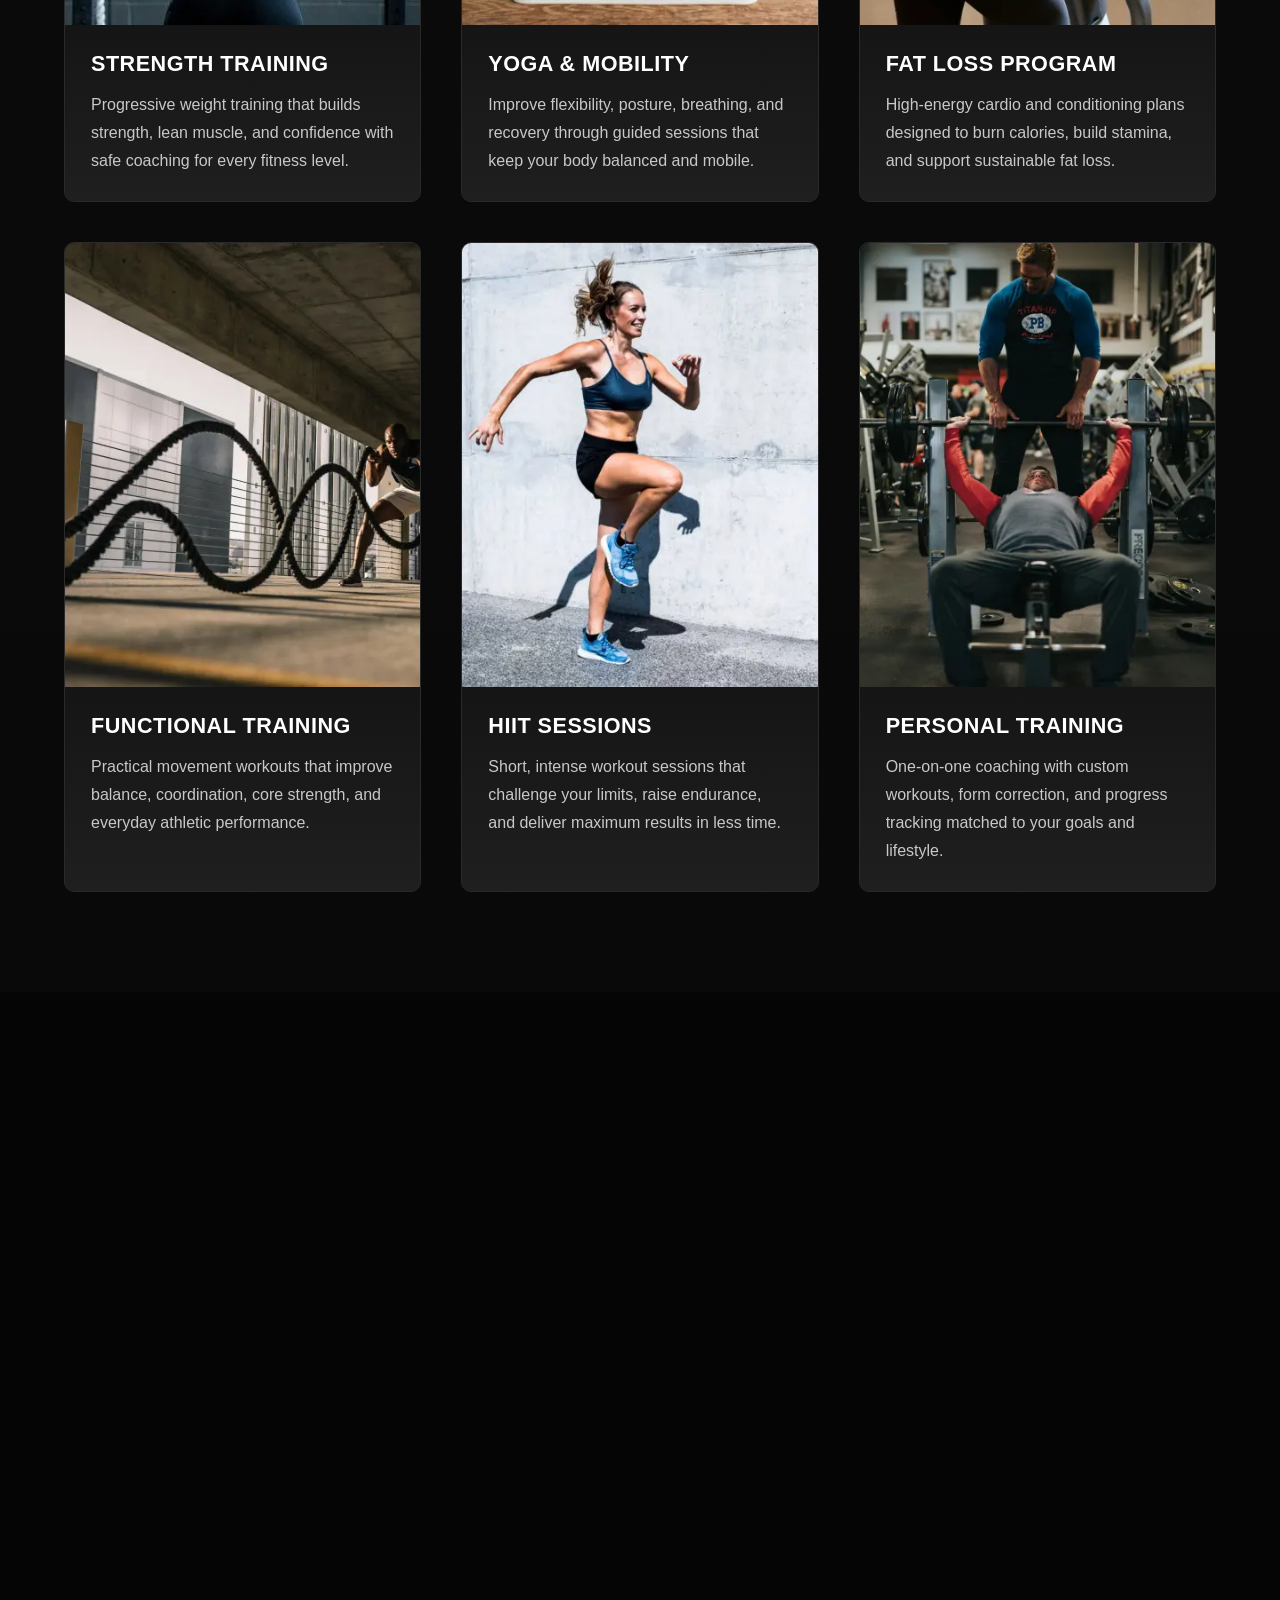
==== commit 7d914061: "version 4" ====
--- a/index.html
+++ b/index.html
@@ -406,6 +406,9 @@
     </div>
 </section>
 
+<!-- =============================================
+     SECTION 6: testimonial
+     ============================================= -->
 
 <section class="testimonials" id="reviews">
     <div class="testimonial-container">
@@ -458,7 +461,9 @@
                     <div class="stars">
                         <i class="fa-solid fa-star"></i><i class="fa-solid fa-star"></i><i class="fa-solid fa-star"></i><i class="fa-solid fa-star"></i><i class="fa-solid fa-star"></i>
                     </div>
-                    <p class="review-text">"The HIIT sessions are intense and effective. I've lost 10kg and feel stronger than ever. The community vibe keeps me motivated daily."<p>
+                    <p class="review-text">
+                        "The HIIT sessions are intense and effective. I've lost 10kg and feel stronger than ever. The community vibe keeps me motivated daily."
+                    </p>
                     <div class="client-detail">
                         <h4>Sneha Kapoor</h4>
                         <span>Fat Loss Success</span>
--- a/assets/css/style.css
+++ b/assets/css/style.css
@@ -844,6 +844,45 @@
     padding: 80px 5%;
     background-color: #050505;
     text-align: center;
+}
+
+
+/* =========================================
+   SECTION TITLE
+========================================= */
+
+.section-title {
+    width: 100%;
+    max-width: 700px;
+
+    margin: 0 auto 40px auto;
+
+    display: flex;
+    flex-direction: column;
+    align-items: center;
+    justify-content: center;
+
+    text-align: center;
+}
+
+.section-title h2 {
+    width: 100%;
+
+    color: #ffffff;
+
+    text-align: center;
+
+    margin-bottom: 12px;
+}
+
+.section-title p {
+    width: 100%;
+
+    color: #a0a0a0;
+
+    text-align: center;
+
+    line-height: 1.7;
 }
 
 .gallery-slider {
@@ -973,15 +1012,30 @@
 }
 
 .section-title {
+    width: 100%;
+    max-width: 700px;
+
+    margin: 0 auto 50px auto;
+
+    display: flex;
+    flex-direction: column;
+    align-items: center;
+    justify-content: center;
+
     text-align: center;
-    margin-bottom: 50px;
 }
 
 .section-title h2 {
+    width: 100%;
+
     color: #ffffff;
+
     font-size: clamp(2rem, 4vw, 2.8rem);
     font-weight: 800;
+
     margin-bottom: 12px;
+
+    text-align: center;
 }
 
 .highlight {
@@ -989,9 +1043,15 @@
 }
 
 .section-title p {
+    width: 100%;
+
     color: #9a9a9a;
+
     font-size: 1.3rem;
     font-weight: 500;
+    line-height: 1.6;
+
+    text-align: center;
 }
 
 /* =========================================
